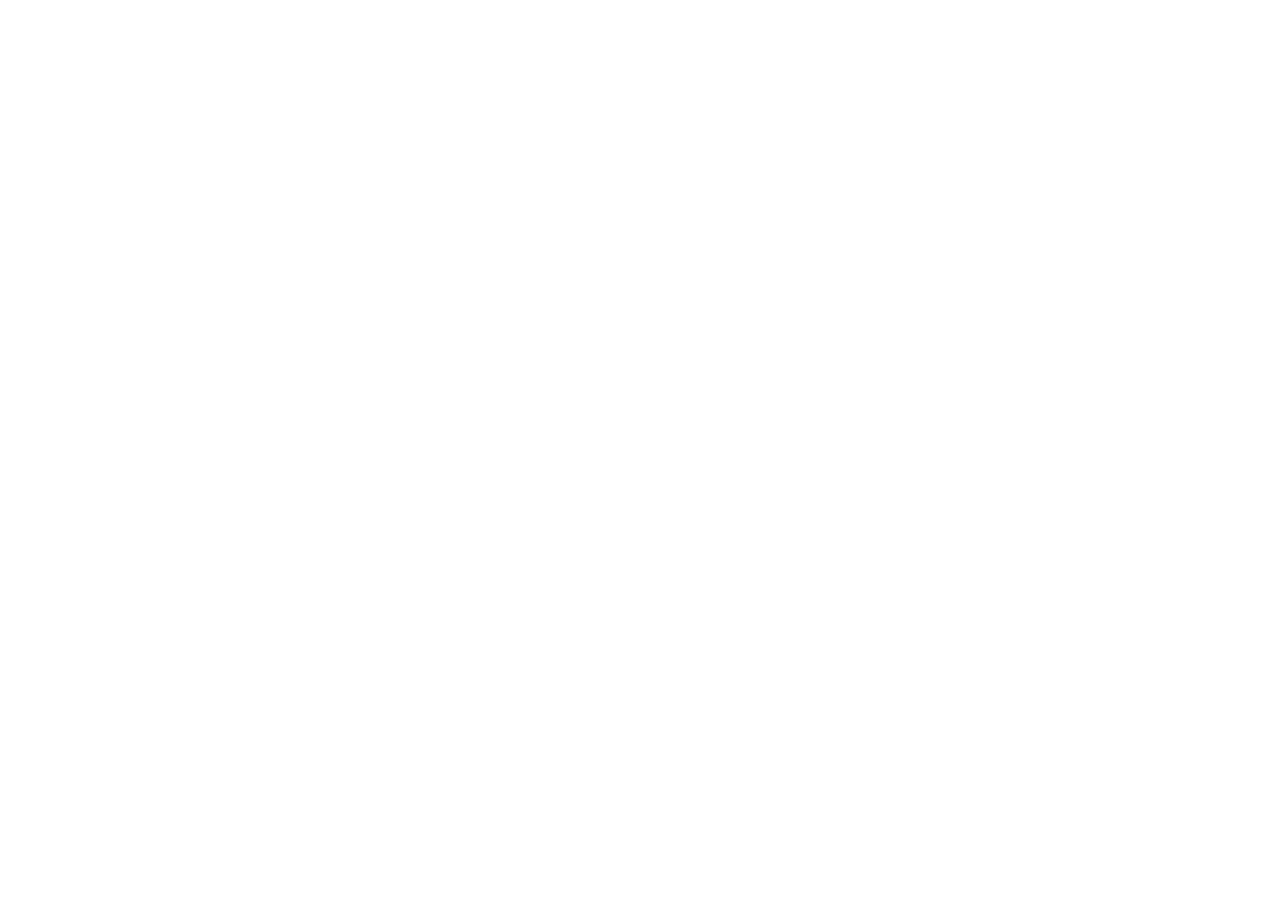
==== index.html @ 9e340885 "init project" ====
<!DOCTYPE html>
<html lang="en">
<head>
    <meta charset="UTF-8">
    <meta http-equiv="X-UA-Compatible" content="IE=edge">
    <meta name="viewport" content="width=device-width, initial-scale=1.0">
    <title>Document</title>
</head>
<body>
    
</body>
</html>
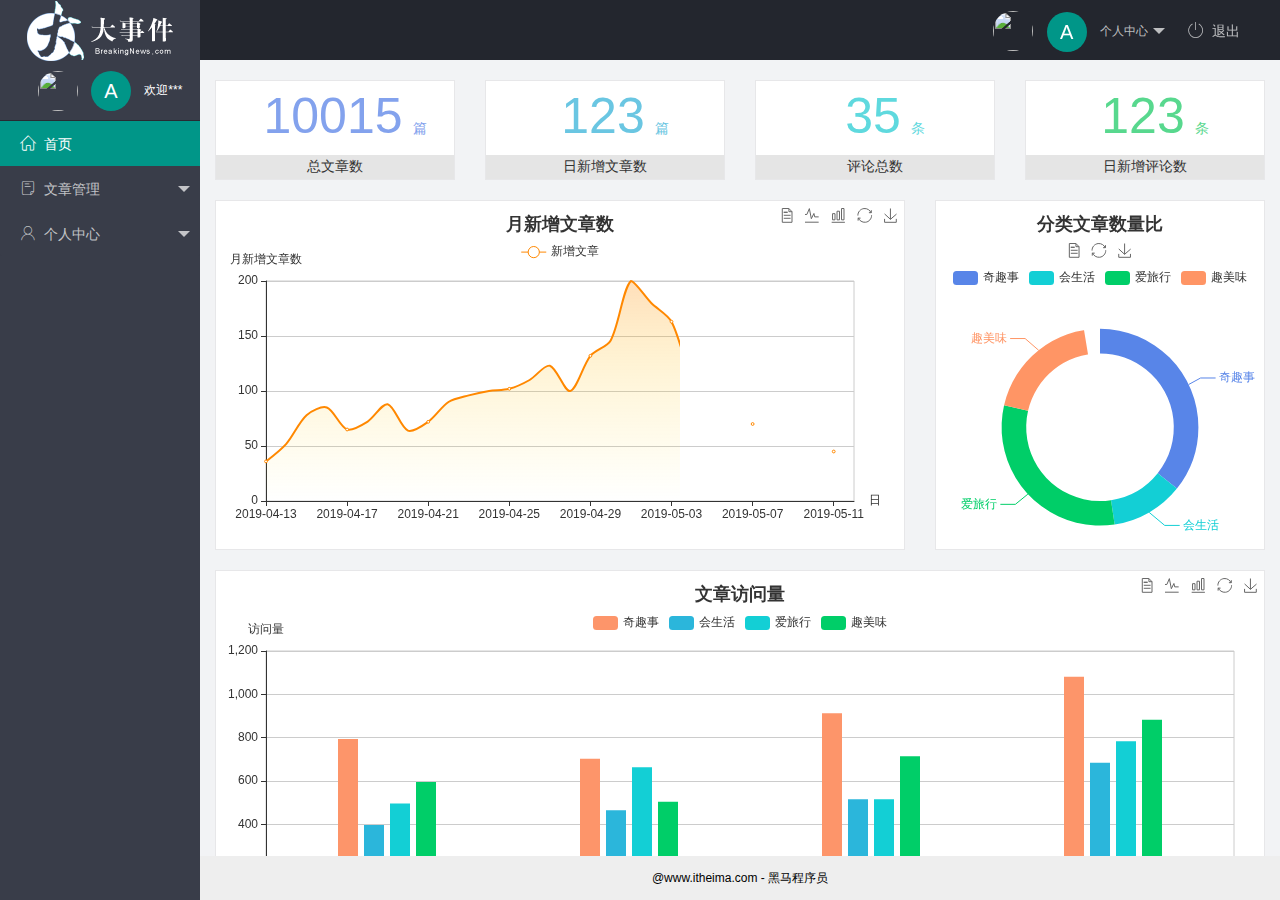
==== commit b8e6296f: "完成了主页功能的开发" ====
--- a/index.html
+++ b/index.html
@@ -4,9 +4,98 @@
     <meta charset="UTF-8">
     <meta http-equiv="X-UA-Compatible" content="IE=edge">
     <meta name="viewport" content="width=device-width, initial-scale=1.0">
-    <title>Document</title>
+    <title>后台主页</title>
+    <link rel="stylesheet" href="./assets/lib/layui/css/layui.css">
+    <link rel="stylesheet" href="./assets/fonts/iconfont.css">
+
+    <link rel="stylesheet" href="./assets/css/index.css">
 </head>
 <body>
-    
-</body>
+    <div class="layui-layout layui-layout-admin">
+      <div class="layui-header">
+        <div class="layui-logo layui-hide-xs layui-bg-black">
+            <img src="./assets/images/logo.png" alt="">
+        </div>
+        <!-- 头部区域 -->
+        <ul class="layui-nav layui-layout-right">
+          <li class="layui-nav-item layui-hide layui-show-md-inline-block">
+            <a href="javascript:;" class="userinfo">
+              <img src="//tva1.sinaimg.cn/crop.0.0.118.118.180/5db11ff4gw1e77d3nqrv8j203b03cweg.jpg" class="layui-nav-img">
+              <span class="text-avatar">A</span>
+              个人中心
+            </a>
+            <dl class="layui-nav-child">
+              <dd><a href="">基本资料</a></dd>
+              <dd><a href="">更换头像</a></dd>
+              <dd><a href="">重置密码</a></dd>
+            </dl>
+          </li>
+          <li class="layui-nav-item" lay-header-event="menuRight" lay-unselect>
+            <a href="javascript:;" id="btnLogout">
+                <span class="iconfont icon-tuichu"></span>退出
+            </a>
+          </li>
+        </ul>
+      </div>
+      
+
+      <div class="layui-side layui-bg-black">
+        <div class="layui-side-scroll">
+            <div class="userinfo">
+                <img src="//tva1.sinaimg.cn/crop.0.0.118.118.180/5db11ff4gw1e77d3nqrv8j203b03cweg.jpg" class="layui-nav-img">
+                <span class="text-avatar">A</span>
+                <span id="welcome">欢迎***</span>
+            </div>
+          <!-- 左侧导航区域（可配合layui已有的垂直导航） -->
+          <ul class="layui-nav layui-nav-tree" lay-shrink="all">
+            <li class="layui-nav-item layui-this"><a href="./home/dashboard.html" target="fm">
+                <span class="iconfont icon-home"></span>首页</a></li>
+            <li class="layui-nav-item">
+              <a class="" href="javascript:;">
+                <span class="iconfont icon-16"></span>文章管理</a>
+              <dl class="layui-nav-child">
+                <dd><a href="javascript:;">
+                    <i class="layui-icon layui-icon-app"></i>文章类别</a></dd>
+                <dd><a href="javascript:;">
+                    <i class="layui-icon layui-icon-app"></i>文章列表</a></dd>
+                <dd><a href="javascript:;">
+                    <i class="layui-icon layui-icon-app"></i>发布文章</a></dd>
+              </dl>
+            </li>
+            <li class="layui-nav-item">
+              <a href="javascript:;">
+                <span class="iconfont icon-user"></span>个人中心</a>
+              <dl class="layui-nav-child">
+                <dd><a href="javascript:;">
+                    <i class="layui-icon layui-icon-app"></i>基本资料</a></dd>
+                <dd><a href="javascript:;">
+                    <i class="layui-icon layui-icon-app"></i>更换头像</a></dd>
+                <dd><a href="javascript:;">
+                    <i class="layui-icon layui-icon-app"></i>重置密码</a></dd>
+              </dl>
+            </li>
+          </ul>
+        </div>
+      </div>
+      
+      <div class="layui-body">
+        <!-- 内容主体区域 -->
+        <iframe name="fm" src="./home/dashboard.html" frameborder="0"></iframe>
+      </div>
+      
+      <div class="layui-footer">
+        <!-- 底部固定区域 -->
+        @www.itheima.com - 黑马程序员
+      </div>
+    </div>
+    <!-- 导入layui的js文件 -->
+    <script src="./assets/lib/layui/layui.all.js"></script>
+
+    <!-- 导入jquery -->
+    <script src="./assets/lib/jquery.js"></script>
+     <!-- 导入自己封装的baseAPI.js -->
+     <script src="./assets/js/baseAPI.js"></script>
+    <!-- 导入自己的js文件 -->
+    <script src="./assets/js/index.js"></script>
+    </body>
 </html>--- a/assets/lib/layui/css/layui.css
+++ b/assets/lib/layui/css/layui.css
@@ -0,0 +1,2 @@
+/** layui-v2.5.5 MIT License By https://www.layui.com */
+ .layui-inline,img{display:inline-block;vertical-align:middle}h1,h2,h3,h4,h5,h6{font-weight:400}.layui-edge,.layui-header,.layui-inline,.layui-main{position:relative}.layui-body,.layui-edge,.layui-elip{overflow:hidden}.layui-btn,.layui-edge,.layui-inline,img{vertical-align:middle}.layui-btn,.layui-disabled,.layui-icon,.layui-unselect{-moz-user-select:none;-webkit-user-select:none;-ms-user-select:none}.layui-elip,.layui-form-checkbox span,.layui-form-pane .layui-form-label{text-overflow:ellipsis;white-space:nowrap}.layui-breadcrumb,.layui-tree-btnGroup{visibility:hidden}blockquote,body,button,dd,div,dl,dt,form,h1,h2,h3,h4,h5,h6,input,li,ol,p,pre,td,textarea,th,ul{margin:0;padding:0;-webkit-tap-highlight-color:rgba(0,0,0,0)}a:active,a:hover{outline:0}img{border:none}li{list-style:none}table{border-collapse:collapse;border-spacing:0}h4,h5,h6{font-size:100%}button,input,optgroup,option,select,textarea{font-family:inherit;font-size:inherit;font-style:inherit;font-weight:inherit;outline:0}pre{white-space:pre-wrap;white-space:-moz-pre-wrap;white-space:-pre-wrap;white-space:-o-pre-wrap;word-wrap:break-word}body{line-height:24px;font:14px Helvetica Neue,Helvetica,PingFang SC,Tahoma,Arial,sans-serif}hr{height:1px;margin:10px 0;border:0;clear:both}a{color:#333;text-decoration:none}a:hover{color:#777}a cite{font-style:normal;*cursor:pointer}.layui-border-box,.layui-border-box *{box-sizing:border-box}.layui-box,.layui-box *{box-sizing:content-box}.layui-clear{clear:both;*zoom:1}.layui-clear:after{content:'\20';clear:both;*zoom:1;display:block;height:0}.layui-inline{*display:inline;*zoom:1}.layui-edge{display:inline-block;width:0;height:0;border-width:6px;border-style:dashed;border-color:transparent}.layui-edge-top{top:-4px;border-bottom-color:#999;border-bottom-style:solid}.layui-edge-right{border-left-color:#999;border-left-style:solid}.layui-edge-bottom{top:2px;border-top-color:#999;border-top-style:solid}.layui-edge-left{border-right-color:#999;border-right-style:solid}.layui-disabled,.layui-disabled:hover{color:#d2d2d2!important;cursor:not-allowed!important}.layui-circle{border-radius:100%}.layui-show{display:block!important}.layui-hide{display:none!important}@font-face{font-family:layui-icon;src:url(../font/iconfont.eot?v=250);src:url(../font/iconfont.eot?v=250#iefix) format('embedded-opentype'),url(../font/iconfont.woff2?v=250) format('woff2'),url(../font/iconfont.woff?v=250) format('woff'),url(../font/iconfont.ttf?v=250) format('truetype'),url(../font/iconfont.svg?v=250#layui-icon) format('svg')}.layui-icon{font-family:layui-icon!important;font-size:16px;font-style:normal;-webkit-font-smoothing:antialiased;-moz-osx-font-smoothing:grayscale}.layui-icon-reply-fill:before{content:"\e611"}.layui-icon-set-fill:before{content:"\e614"}.layui-icon-menu-fill:before{content:"\e60f"}.layui-icon-search:before{content:"\e615"}.layui-icon-share:before{content:"\e641"}.layui-icon-set-sm:before{content:"\e620"}.layui-icon-engine:before{content:"\e628"}.layui-icon-close:before{content:"\1006"}.layui-icon-close-fill:before{content:"\1007"}.layui-icon-chart-screen:before{content:"\e629"}.layui-icon-star:before{content:"\e600"}.layui-icon-circle-dot:before{content:"\e617"}.layui-icon-chat:before{content:"\e606"}.layui-icon-release:before{content:"\e609"}.layui-icon-list:before{content:"\e60a"}.layui-icon-chart:before{content:"\e62c"}.layui-icon-ok-circle:before{content:"\1005"}.layui-icon-layim-theme:before{content:"\e61b"}.layui-icon-table:before{content:"\e62d"}.layui-icon-right:before{content:"\e602"}.layui-icon-left:before{content:"\e603"}.layui-icon-cart-simple:before{content:"\e698"}.layui-icon-face-cry:before{content:"\e69c"}.layui-icon-face-smile:before{content:"\e6af"}.layui-icon-survey:before{content:"\e6b2"}.layui-icon-tree:before{content:"\e62e"}.layui-icon-upload-circle:before{content:"\e62f"}.layui-icon-add-circle:before{content:"\e61f"}.layui-icon-download-circle:before{content:"\e601"}.layui-icon-templeate-1:before{content:"\e630"}.layui-icon-util:before{content:"\e631"}.layui-icon-face-surprised:before{content:"\e664"}.layui-icon-edit:before{content:"\e642"}.layui-icon-speaker:before{content:"\e645"}.layui-icon-down:before{content:"\e61a"}.layui-icon-file:before{content:"\e621"}.layui-icon-layouts:before{content:"\e632"}.layui-icon-rate-half:before{content:"\e6c9"}.layui-icon-add-circle-fine:before{content:"\e608"}.layui-icon-prev-circle:before{content:"\e633"}.layui-icon-read:before{content:"\e705"}.layui-icon-404:before{content:"\e61c"}.layui-icon-carousel:before{content:"\e634"}.layui-icon-help:before{content:"\e607"}.layui-icon-code-circle:before{content:"\e635"}.layui-icon-water:before{content:"\e636"}.layui-icon-username:before{content:"\e66f"}.layui-icon-find-fill:before{content:"\e670"}.layui-icon-about:before{content:"\e60b"}.layui-icon-location:before{content:"\e715"}.layui-icon-up:before{content:"\e619"}.layui-icon-pause:before{content:"\e651"}.layui-icon-date:before{content:"\e637"}.layui-icon-layim-uploadfile:before{content:"\e61d"}.layui-icon-delete:before{content:"\e640"}.layui-icon-play:before{content:"\e652"}.layui-icon-top:before{content:"\e604"}.layui-icon-friends:before{content:"\e612"}.layui-icon-refresh-3:before{content:"\e9aa"}.layui-icon-ok:before{content:"\e605"}.layui-icon-layer:before{content:"\e638"}.layui-icon-face-smile-fine:before{content:"\e60c"}.layui-icon-dollar:before{content:"\e659"}.layui-icon-group:before{content:"\e613"}.layui-icon-layim-download:before{content:"\e61e"}.layui-icon-picture-fine:before{content:"\e60d"}.layui-icon-link:before{content:"\e64c"}.layui-icon-diamond:before{content:"\e735"}.layui-icon-log:before{content:"\e60e"}.layui-icon-rate-solid:before{content:"\e67a"}.layui-icon-fonts-del:before{content:"\e64f"}.layui-icon-unlink:before{content:"\e64d"}.layui-icon-fonts-clear:before{content:"\e639"}.layui-icon-triangle-r:before{content:"\e623"}.layui-icon-circle:before{content:"\e63f"}.layui-icon-radio:before{content:"\e643"}.layui-icon-align-center:before{content:"\e647"}.layui-icon-align-right:before{content:"\e648"}.layui-icon-align-left:before{content:"\e649"}.layui-icon-loading-1:before{content:"\e63e"}.layui-icon-return:before{content:"\e65c"}.layui-icon-fonts-strong:before{content:"\e62b"}.layui-icon-upload:before{content:"\e67c"}.layui-icon-dialogue:before{content:"\e63a"}.layui-icon-video:before{content:"\e6ed"}.layui-icon-headset:before{content:"\e6fc"}.layui-icon-cellphone-fine:before{content:"\e63b"}.layui-icon-add-1:before{content:"\e654"}.layui-icon-face-smile-b:before{content:"\e650"}.layui-icon-fonts-html:before{content:"\e64b"}.layui-icon-form:before{content:"\e63c"}.layui-icon-cart:before{content:"\e657"}.layui-icon-camera-fill:before{content:"\e65d"}.layui-icon-tabs:before{content:"\e62a"}.layui-icon-fonts-code:before{content:"\e64e"}.layui-icon-fire:before{content:"\e756"}.layui-icon-set:before{content:"\e716"}.layui-icon-fonts-u:before{content:"\e646"}.layui-icon-triangle-d:before{content:"\e625"}.layui-icon-tips:before{content:"\e702"}.layui-icon-picture:before{content:"\e64a"}.layui-icon-more-vertical:before{content:"\e671"}.layui-icon-flag:before{content:"\e66c"}.layui-icon-loading:before{content:"\e63d"}.layui-icon-fonts-i:before{content:"\e644"}.layui-icon-refresh-1:before{content:"\e666"}.layui-icon-rmb:before{content:"\e65e"}.layui-icon-home:before{content:"\e68e"}.layui-icon-user:before{content:"\e770"}.layui-icon-notice:before{content:"\e667"}.layui-icon-login-weibo:before{content:"\e675"}.layui-icon-voice:before{content:"\e688"}.layui-icon-upload-drag:before{content:"\e681"}.layui-icon-login-qq:before{content:"\e676"}.layui-icon-snowflake:before{content:"\e6b1"}.layui-icon-file-b:before{content:"\e655"}.layui-icon-template:before{content:"\e663"}.layui-icon-auz:before{content:"\e672"}.layui-icon-console:before{content:"\e665"}.layui-icon-app:before{content:"\e653"}.layui-icon-prev:before{content:"\e65a"}.layui-icon-website:before{content:"\e7ae"}.layui-icon-next:before{content:"\e65b"}.layui-icon-component:before{content:"\e857"}.layui-icon-more:before{content:"\e65f"}.layui-icon-login-wechat:before{content:"\e677"}.layui-icon-shrink-right:before{content:"\e668"}.layui-icon-spread-left:before{content:"\e66b"}.layui-icon-camera:before{content:"\e660"}.layui-icon-note:before{content:"\e66e"}.layui-icon-refresh:before{content:"\e669"}.layui-icon-female:before{content:"\e661"}.layui-icon-male:before{content:"\e662"}.layui-icon-password:before{content:"\e673"}.layui-icon-senior:before{content:"\e674"}.layui-icon-theme:before{content:"\e66a"}.layui-icon-tread:before{content:"\e6c5"}.layui-icon-praise:before{content:"\e6c6"}.layui-icon-star-fill:before{content:"\e658"}.layui-icon-rate:before{content:"\e67b"}.layui-icon-template-1:before{content:"\e656"}.layui-icon-vercode:before{content:"\e679"}.layui-icon-cellphone:before{content:"\e678"}.layui-icon-screen-full:before{content:"\e622"}.layui-icon-screen-restore:before{content:"\e758"}.layui-icon-cols:before{content:"\e610"}.layui-icon-export:before{content:"\e67d"}.layui-icon-print:before{content:"\e66d"}.layui-icon-slider:before{content:"\e714"}.layui-icon-addition:before{content:"\e624"}.layui-icon-subtraction:before{content:"\e67e"}.layui-icon-service:before{content:"\e626"}.layui-icon-transfer:before{content:"\e691"}.layui-main{width:1140px;margin:0 auto}.layui-header{z-index:1000;height:60px}.layui-header a:hover{transition:all .5s;-webkit-transition:all .5s}.layui-side{position:fixed;left:0;top:0;bottom:0;z-index:999;width:200px;overflow-x:hidden}.layui-side-scroll{position:relative;width:220px;height:100%;overflow-x:hidden}.layui-body{position:absolute;left:200px;right:0;top:0;bottom:0;z-index:998;width:auto;overflow-y:auto;box-sizing:border-box}.layui-layout-body{overflow:hidden}.layui-layout-admin .layui-header{background-color:#23262E}.layui-layout-admin .layui-side{top:60px;width:200px;overflow-x:hidden}.layui-layout-admin .layui-body{position:fixed;top:60px;bottom:44px}.layui-layout-admin .layui-main{width:auto;margin:0 15px}.layui-layout-admin .layui-footer{position:fixed;left:200px;right:0;bottom:0;height:44px;line-height:44px;padding:0 15px;background-color:#eee}.layui-layout-admin .layui-logo{position:absolute;left:0;top:0;width:200px;height:100%;line-height:60px;text-align:center;color:#009688;font-size:16px}.layui-layout-admin .layui-header .layui-nav{background:0 0}.layui-layout-left{position:absolute!important;left:200px;top:0}.layui-layout-right{position:absolute!important;right:0;top:0}.layui-container{position:relative;margin:0 auto;padding:0 15px;box-sizing:border-box}.layui-fluid{position:relative;margin:0 auto;padding:0 15px}.layui-row:after,.layui-row:before{content:'';display:block;clear:both}.layui-col-lg1,.layui-col-lg10,.layui-col-lg11,.layui-col-lg12,.layui-col-lg2,.layui-col-lg3,.layui-col-lg4,.layui-col-lg5,.layui-col-lg6,.layui-col-lg7,.layui-col-lg8,.layui-col-lg9,.layui-col-md1,.layui-col-md10,.layui-col-md11,.layui-col-md12,.layui-col-md2,.layui-col-md3,.layui-col-md4,.layui-col-md5,.layui-col-md6,.layui-col-md7,.layui-col-md8,.layui-col-md9,.layui-col-sm1,.layui-col-sm10,.layui-col-sm11,.layui-col-sm12,.layui-col-sm2,.layui-col-sm3,.layui-col-sm4,.layui-col-sm5,.layui-col-sm6,.layui-col-sm7,.layui-col-sm8,.layui-col-sm9,.layui-col-xs1,.layui-col-xs10,.layui-col-xs11,.layui-col-xs12,.layui-col-xs2,.layui-col-xs3,.layui-col-xs4,.layui-col-xs5,.layui-col-xs6,.layui-col-xs7,.layui-col-xs8,.layui-col-xs9{position:relative;display:block;box-sizing:border-box}.layui-col-xs1,.layui-col-xs10,.layui-col-xs11,.layui-col-xs12,.layui-col-xs2,.layui-col-xs3,.layui-col-xs4,.layui-col-xs5,.layui-col-xs6,.layui-col-xs7,.layui-col-xs8,.layui-col-xs9{float:left}.layui-col-xs1{width:8.33333333%}.layui-col-xs2{width:16.66666667%}.layui-col-xs3{width:25%}.layui-col-xs4{width:33.33333333%}.layui-col-xs5{width:41.66666667%}.layui-col-xs6{width:50%}.layui-col-xs7{width:58.33333333%}.layui-col-xs8{width:66.66666667%}.layui-col-xs9{width:75%}.layui-col-xs10{width:83.33333333%}.layui-col-xs11{width:91.66666667%}.layui-col-xs12{width:100%}.layui-col-xs-offset1{margin-left:8.33333333%}.layui-col-xs-offset2{margin-left:16.66666667%}.layui-col-xs-offset3{margin-left:25%}.layui-col-xs-offset4{margin-left:33.33333333%}.layui-col-xs-offset5{margin-left:41.66666667%}.layui-col-xs-offset6{margin-left:50%}.layui-col-xs-offset7{margin-left:58.33333333%}.layui-col-xs-offset8{margin-left:66.66666667%}.layui-col-xs-offset9{margin-left:75%}.layui-col-xs-offset10{margin-left:83.33333333%}.layui-col-xs-offset11{margin-left:91.66666667%}.layui-col-xs-offset12{margin-left:100%}@media screen and (max-width:768px){.layui-hide-xs{display:none!important}.layui-show-xs-block{display:block!important}.layui-show-xs-inline{display:inline!important}.layui-show-xs-inline-block{display:inline-block!important}}@media screen and (min-width:768px){.layui-container{width:750px}.layui-hide-sm{display:none!important}.layui-show-sm-block{display:block!important}.layui-show-sm-inline{display:inline!important}.layui-show-sm-inline-block{display:inline-block!important}.layui-col-sm1,.layui-col-sm10,.layui-col-sm11,.layui-col-sm12,.layui-col-sm2,.layui-col-sm3,.layui-col-sm4,.layui-col-sm5,.layui-col-sm6,.layui-col-sm7,.layui-col-sm8,.layui-col-sm9{float:left}.layui-col-sm1{width:8.33333333%}.layui-col-sm2{width:16.66666667%}.layui-col-sm3{width:25%}.layui-col-sm4{width:33.33333333%}.layui-col-sm5{width:41.66666667%}.layui-col-sm6{width:50%}.layui-col-sm7{width:58.33333333%}.layui-col-sm8{width:66.66666667%}.layui-col-sm9{width:75%}.layui-col-sm10{width:83.33333333%}.layui-col-sm11{width:91.66666667%}.layui-col-sm12{width:100%}.layui-col-sm-offset1{margin-left:8.33333333%}.layui-col-sm-offset2{margin-left:16.66666667%}.layui-col-sm-offset3{margin-left:25%}.layui-col-sm-offset4{margin-left:33.33333333%}.layui-col-sm-offset5{margin-left:41.66666667%}.layui-col-sm-offset6{margin-left:50%}.layui-col-sm-offset7{margin-left:58.33333333%}.layui-col-sm-offset8{margin-left:66.66666667%}.layui-col-sm-offset9{margin-left:75%}.layui-col-sm-offset10{margin-left:83.33333333%}.layui-col-sm-offset11{margin-left:91.66666667%}.layui-col-sm-offset12{margin-left:100%}}@media screen and (min-width:992px){.layui-container{width:970px}.layui-hide-md{display:none!important}.layui-show-md-block{display:block!important}.layui-show-md-inline{display:inline!important}.layui-show-md-inline-block{display:inline-block!important}.layui-col-md1,.layui-col-md10,.layui-col-md11,.layui-col-md12,.layui-col-md2,.layui-col-md3,.layui-col-md4,.layui-col-md5,.layui-col-md6,.layui-col-md7,.layui-col-md8,.layui-col-md9{float:left}.layui-col-md1{width:8.33333333%}.layui-col-md2{width:16.66666667%}.layui-col-md3{width:25%}.layui-col-md4{width:33.33333333%}.layui-col-md5{width:41.66666667%}.layui-col-md6{width:50%}.layui-col-md7{width:58.33333333%}.layui-col-md8{width:66.66666667%}.layui-col-md9{width:75%}.layui-col-md10{width:83.33333333%}.layui-col-md11{width:91.66666667%}.layui-col-md12{width:100%}.layui-col-md-offset1{margin-left:8.33333333%}.layui-col-md-offset2{margin-left:16.66666667%}.layui-col-md-offset3{margin-left:25%}.layui-col-md-offset4{margin-left:33.33333333%}.layui-col-md-offset5{margin-left:41.66666667%}.layui-col-md-offset6{margin-left:50%}.layui-col-md-offset7{margin-left:58.33333333%}.layui-col-md-offset8{margin-left:66.66666667%}.layui-col-md-offset9{margin-left:75%}.layui-col-md-offset10{margin-left:83.33333333%}.layui-col-md-offset11{margin-left:91.66666667%}.layui-col-md-offset12{margin-left:100%}}@media screen and (min-width:1200px){.layui-container{width:1170px}.layui-hide-lg{display:none!important}.layui-show-lg-block{display:block!important}.layui-show-lg-inline{display:inline!important}.layui-show-lg-inline-block{display:inline-block!important}.layui-col-lg1,.layui-col-lg10,.layui-col-lg11,.layui-col-lg12,.layui-col-lg2,.layui-col-lg3,.layui-col-lg4,.layui-col-lg5,.layui-col-lg6,.layui-col-lg7,.layui-col-lg8,.layui-col-lg9{float:left}.layui-col-lg1{width:8.33333333%}.layui-col-lg2{width:16.66666667%}.layui-col-lg3{width:25%}.layui-col-lg4{width:33.33333333%}.layui-col-lg5{width:41.66666667%}.layui-col-lg6{width:50%}.layui-col-lg7{width:58.33333333%}.layui-col-lg8{width:66.66666667%}.layui-col-lg9{width:75%}.layui-col-lg10{width:83.33333333%}.layui-col-lg11{width:91.66666667%}.layui-col-lg12{width:100%}.layui-col-lg-offset1{margin-left:8.33333333%}.layui-col-lg-offset2{margin-left:16.66666667%}.layui-col-lg-offset3{margin-left:25%}.layui-col-lg-offset4{margin-left:33.33333333%}.layui-col-lg-offset5{margin-left:41.66666667%}.layui-col-lg-offset6{margin-left:50%}.layui-col-lg-offset7{margin-left:58.33333333%}.layui-col-lg-offset8{margin-left:66.66666667%}.layui-col-lg-offset9{margin-left:75%}.layui-col-lg-offset10{margin-left:83.33333333%}.layui-col-lg-offset11{margin-left:91.66666667%}.layui-col-lg-offset12{margin-left:100%}}.layui-col-space1{margin:-.5px}.layui-col-space1>*{padding:.5px}.layui-col-space3{margin:-1.5px}.layui-col-space3>*{padding:1.5px}.layui-col-space5{margin:-2.5px}.layui-col-space5>*{padding:2.5px}.layui-col-space8{margin:-3.5px}.layui-col-space8>*{padding:3.5px}.layui-col-space10{margin:-5px}.layui-col-space10>*{padding:5px}.layui-col-space12{margin:-6px}.layui-col-space12>*{padding:6px}.layui-col-space15{margin:-7.5px}.layui-col-space15>*{padding:7.5px}.layui-col-space18{margin:-9px}.layui-col-space18>*{padding:9px}.layui-col-space20{margin:-10px}.layui-col-space20>*{padding:10px}.layui-col-space22{margin:-11px}.layui-col-space22>*{padding:11px}.layui-col-space25{margin:-12.5px}.layui-col-space25>*{padding:12.5px}.layui-col-space30{margin:-15px}.layui-col-space30>*{padding:15px}.layui-btn,.layui-input,.layui-select,.layui-textarea,.layui-upload-button{outline:0;-webkit-appearance:none;transition:all .3s;-webkit-transition:all .3s;box-sizing:border-box}.layui-elem-quote{margin-bottom:10px;padding:15px;line-height:22px;border-left:5px solid #009688;border-radius:0 2px 2px 0;background-color:#f2f2f2}.layui-quote-nm{border-style:solid;border-width:1px 1px 1px 5px;background:0 0}.layui-elem-field{margin-bottom:10px;padding:0;border-width:1px;border-style:solid}.layui-elem-field legend{margin-left:20px;padding:0 10px;font-size:20px;font-weight:300}.layui-field-title{margin:10px 0 20px;border-width:1px 0 0}.layui-field-box{padding:10px 15px}.layui-field-title .layui-field-box{padding:10px 0}.layui-progress{position:relative;height:6px;border-radius:20px;background-color:#e2e2e2}.layui-progress-bar{position:absolute;left:0;top:0;width:0;max-width:100%;height:6px;border-radius:20px;text-align:right;background-color:#5FB878;transition:all .3s;-webkit-transition:all .3s}.layui-progress-big,.layui-progress-big .layui-progress-bar{height:18px;line-height:18px}.layui-progress-text{position:relative;top:-20px;line-height:18px;font-size:12px;color:#666}.layui-progress-big .layui-progress-text{position:static;padding:0 10px;color:#fff}.layui-collapse{border-width:1px;border-style:solid;border-radius:2px}.layui-colla-content,.layui-colla-item{border-top-width:1px;border-top-style:solid}.layui-colla-item:first-child{border-top:none}.layui-colla-title{position:relative;height:42px;line-height:42px;padding:0 15px 0 35px;color:#333;background-color:#f2f2f2;cursor:pointer;font-size:14px;overflow:hidden}.layui-colla-content{display:none;padding:10px 15px;line-height:22px;color:#666}.layui-colla-icon{position:absolute;left:15px;top:0;font-size:14px}.layui-card{margin-bottom:15px;border-radius:2px;background-color:#fff;box-shadow:0 1px 2px 0 rgba(0,0,0,.05)}.layui-card:last-child{margin-bottom:0}.layui-card-header{position:relative;height:42px;line-height:42px;padding:0 15px;border-bottom:1px solid #f6f6f6;color:#333;border-radius:2px 2px 0 0;font-size:14px}.layui-bg-black,.layui-bg-blue,.layui-bg-cyan,.layui-bg-green,.layui-bg-orange,.layui-bg-red{color:#fff!important}.layui-card-body{position:relative;padding:10px 15px;line-height:24px}.layui-card-body[pad15]{padding:15px}.layui-card-body[pad20]{padding:20px}.layui-card-body .layui-table{margin:5px 0}.layui-card .layui-tab{margin:0}.layui-panel-window{position:relative;padding:15px;border-radius:0;border-top:5px solid #E6E6E6;background-color:#fff}.layui-auxiliar-moving{position:fixed;left:0;right:0;top:0;bottom:0;width:100%;height:100%;background:0 0;z-index:9999999999}.layui-form-label,.layui-form-mid,.layui-form-select,.layui-input-block,.layui-input-inline,.layui-textarea{position:relative}.layui-bg-red{background-color:#FF5722!important}.layui-bg-orange{background-color:#FFB800!important}.layui-bg-green{background-color:#009688!important}.layui-bg-cyan{background-color:#2F4056!important}.layui-bg-blue{background-color:#1E9FFF!important}.layui-bg-black{background-color:#393D49!important}.layui-bg-gray{background-color:#eee!important;color:#666!important}.layui-badge-rim,.layui-colla-content,.layui-colla-item,.layui-collapse,.layui-elem-field,.layui-form-pane .layui-form-item[pane],.layui-form-pane .layui-form-label,.layui-input,.layui-layedit,.layui-layedit-tool,.layui-quote-nm,.layui-select,.layui-tab-bar,.layui-tab-card,.layui-tab-title,.layui-tab-title .layui-this:after,.layui-textarea{border-color:#e6e6e6}.layui-timeline-item:before,hr{background-color:#e6e6e6}.layui-text{line-height:22px;font-size:14px;color:#666}.layui-text h1,.layui-text h2,.layui-text h3{font-weight:500;color:#333}.layui-text h1{font-size:30px}.layui-text h2{font-size:24px}.layui-text h3{font-size:18px}.layui-text a:not(.layui-btn){color:#01AAED}.layui-text a:not(.layui-btn):hover{text-decoration:underline}.layui-text ul{padding:5px 0 5px 15px}.layui-text ul li{margin-top:5px;list-style-type:disc}.layui-text em,.layui-word-aux{color:#999!important;padding:0 5px!important}.layui-btn{display:inline-block;height:38px;line-height:38px;padding:0 18px;background-color:#009688;color:#fff;white-space:nowrap;text-align:center;font-size:14px;border:none;border-radius:2px;cursor:pointer}.layui-btn:hover{opacity:.8;filter:alpha(opacity=80);color:#fff}.layui-btn:active{opacity:1;filter:alpha(opacity=100)}.layui-btn+.layui-btn{margin-left:10px}.layui-btn-container{font-size:0}.layui-btn-container .layui-btn{margin-right:10px;margin-bottom:10px}.layui-btn-container .layui-btn+.layui-btn{margin-left:0}.layui-table .layui-btn-container .layui-btn{margin-bottom:9px}.layui-btn-radius{border-radius:100px}.layui-btn .layui-icon{margin-right:3px;font-size:18px;vertical-align:bottom;vertical-align:middle\9}.layui-btn-primary{border:1px solid #C9C9C9;background-color:#fff;color:#555}.layui-btn-primary:hover{border-color:#009688;color:#333}.layui-btn-normal{background-color:#1E9FFF}.layui-btn-warm{background-color:#FFB800}.layui-btn-danger{background-color:#FF5722}.layui-btn-checked{background-color:#5FB878}.layui-btn-disabled,.layui-btn-disabled:active,.layui-btn-disabled:hover{border:1px solid #e6e6e6;background-color:#FBFBFB;color:#C9C9C9;cursor:not-allowed;opacity:1}.layui-btn-lg{height:44px;line-height:44px;padding:0 25px;font-size:16px}.layui-btn-sm{height:30px;line-height:30px;padding:0 10px;font-size:12px}.layui-btn-sm i{font-size:16px!important}.layui-btn-xs{height:22px;line-height:22px;padding:0 5px;font-size:12px}.layui-btn-xs i{font-size:14px!important}.layui-btn-group{display:inline-block;vertical-align:middle;font-size:0}.layui-btn-group .layui-btn{margin-left:0!important;margin-right:0!important;border-left:1px solid rgba(255,255,255,.5);border-radius:0}.layui-btn-group .layui-btn-primary{border-left:none}.layui-btn-group .layui-btn-primary:hover{border-color:#C9C9C9;color:#009688}.layui-btn-group .layui-btn:first-child{border-left:none;border-radius:2px 0 0 2px}.layui-btn-group .layui-btn-primary:first-child{border-left:1px solid #c9c9c9}.layui-btn-group .layui-btn:last-child{border-radius:0 2px 2px 0}.layui-btn-group .layui-btn+.layui-btn{margin-left:0}.layui-btn-group+.layui-btn-group{margin-left:10px}.layui-btn-fluid{width:100%}.layui-input,.layui-select,.layui-textarea{height:38px;line-height:1.3;line-height:38px\9;border-width:1px;border-style:solid;background-color:#fff;border-radius:2px}.layui-input::-webkit-input-placeholder,.layui-select::-webkit-input-placeholder,.layui-textarea::-webkit-input-placeholder{line-height:1.3}.layui-input,.layui-textarea{display:block;width:100%;padding-left:10px}.layui-input:hover,.layui-textarea:hover{border-color:#D2D2D2!important}.layui-input:focus,.layui-textarea:focus{border-color:#C9C9C9!important}.layui-textarea{min-height:100px;height:auto;line-height:20px;padding:6px 10px;resize:vertical}.layui-select{padding:0 10px}.layui-form input[type=checkbox],.layui-form input[type=radio],.layui-form select{display:none}.layui-form [lay-ignore]{display:initial}.layui-form-item{margin-bottom:15px;clear:both;*zoom:1}.layui-form-item:after{content:'\20';clear:both;*zoom:1;display:block;height:0}.layui-form-label{float:left;display:block;padding:9px 15px;width:80px;font-weight:400;line-height:20px;text-align:right}.layui-form-label-col{display:block;float:none;padding:9px 0;line-height:20px;text-align:left}.layui-form-item .layui-inline{margin-bottom:5px;margin-right:10px}.layui-input-block{margin-left:110px;min-height:36px}.layui-input-inline{display:inline-block;vertical-align:middle}.layui-form-item .layui-input-inline{float:left;width:190px;margin-right:10px}.layui-form-text .layui-input-inline{width:auto}.layui-form-mid{float:left;display:block;padding:9px 0!important;line-height:20px;margin-right:10px}.layui-form-danger+.layui-form-select .layui-input,.layui-form-danger:focus{border-color:#FF5722!important}.layui-form-select .layui-input{padding-right:30px;cursor:pointer}.layui-form-select .layui-edge{position:absolute;right:10px;top:50%;margin-top:-3px;cursor:pointer;border-width:6px;border-top-color:#c2c2c2;border-top-style:solid;transition:all .3s;-webkit-transition:all .3s}.layui-form-select dl{display:none;position:absolute;left:0;top:42px;padding:5px 0;z-index:899;min-width:100%;border:1px solid #d2d2d2;max-height:300px;overflow-y:auto;background-color:#fff;border-radius:2px;box-shadow:0 2px 4px rgba(0,0,0,.12);box-sizing:border-box}.layui-form-select dl dd,.layui-form-select dl dt{padding:0 10px;line-height:36px;white-space:nowrap;overflow:hidden;text-overflow:ellipsis}.layui-form-select dl dt{font-size:12px;color:#999}.layui-form-select dl dd{cursor:pointer}.layui-form-select dl dd:hover{background-color:#f2f2f2;-webkit-transition:.5s all;transition:.5s all}.layui-form-select .layui-select-group dd{padding-left:20px}.layui-form-select dl dd.layui-select-tips{padding-left:10px!important;color:#999}.layui-form-select dl dd.layui-this{background-color:#5FB878;color:#fff}.layui-form-checkbox,.layui-form-select dl dd.layui-disabled{background-color:#fff}.layui-form-selected dl{display:block}.layui-form-checkbox,.layui-form-checkbox *,.layui-form-switch{display:inline-block;vertical-align:middle}.layui-form-selected .layui-edge{margin-top:-9px;-webkit-transform:rotate(180deg);transform:rotate(180deg);margin-top:-3px\9}:root .layui-form-selected .layui-edge{margin-top:-9px\0/IE9}.layui-form-selectup dl{top:auto;bottom:42px}.layui-select-none{margin:5px 0;text-align:center;color:#999}.layui-select-disabled .layui-disabled{border-color:#eee!important}.layui-select-disabled .layui-edge{border-top-color:#d2d2d2}.layui-form-checkbox{position:relative;height:30px;line-height:30px;margin-right:10px;padding-right:30px;cursor:pointer;font-size:0;-webkit-transition:.1s linear;transition:.1s linear;box-sizing:border-box}.layui-form-checkbox span{padding:0 10px;height:100%;font-size:14px;border-radius:2px 0 0 2px;background-color:#d2d2d2;color:#fff;overflow:hidden}.layui-form-checkbox:hover span{background-color:#c2c2c2}.layui-form-checkbox i{position:absolute;right:0;top:0;width:30px;height:28px;border:1px solid #d2d2d2;border-left:none;border-radius:0 2px 2px 0;color:#fff;font-size:20px;text-align:center}.layui-form-checkbox:hover i{border-color:#c2c2c2;color:#c2c2c2}.layui-form-checked,.layui-form-checked:hover{border-color:#5FB878}.layui-form-checked span,.layui-form-checked:hover span{background-color:#5FB878}.layui-form-checked i,.layui-form-checked:hover i{color:#5FB878}.layui-form-item .layui-form-checkbox{margin-top:4px}.layui-form-checkbox[lay-skin=primary]{height:auto!important;line-height:normal!important;min-width:18px;min-height:18px;border:none!important;margin-right:0;padding-left:28px;padding-right:0;background:0 0}.layui-form-checkbox[lay-skin=primary] span{padding-left:0;padding-right:15px;line-height:18px;background:0 0;color:#666}.layui-form-checkbox[lay-skin=primary] i{right:auto;left:0;width:16px;height:16px;line-height:16px;border:1px solid #d2d2d2;font-size:12px;border-radius:2px;background-color:#fff;-webkit-transition:.1s linear;transition:.1s linear}.layui-form-checkbox[lay-skin=primary]:hover i{border-color:#5FB878;color:#fff}.layui-form-checked[lay-skin=primary] i{border-color:#5FB878!important;background-color:#5FB878;color:#fff}.layui-checkbox-disbaled[lay-skin=primary] span{background:0 0!important;color:#c2c2c2}.layui-checkbox-disbaled[lay-skin=primary]:hover i{border-color:#d2d2d2}.layui-form-item .layui-form-checkbox[lay-skin=primary]{margin-top:10px}.layui-form-switch{position:relative;height:22px;line-height:22px;min-width:35px;padding:0 5px;margin-top:8px;border:1px solid #d2d2d2;border-radius:20px;cursor:pointer;background-color:#fff;-webkit-transition:.1s linear;transition:.1s linear}.layui-form-switch i{position:absolute;left:5px;top:3px;width:16px;height:16px;border-radius:20px;background-color:#d2d2d2;-webkit-transition:.1s linear;transition:.1s linear}.layui-form-switch em{position:relative;top:0;width:25px;margin-left:21px;padding:0!important;text-align:center!important;color:#999!important;font-style:normal!important;font-size:12px}.layui-form-onswitch{border-color:#5FB878;background-color:#5FB878}.layui-checkbox-disbaled,.layui-checkbox-disbaled i{border-color:#e2e2e2!important}.layui-form-onswitch i{left:100%;margin-left:-21px;background-color:#fff}.layui-form-onswitch em{margin-left:5px;margin-right:21px;color:#fff!important}.layui-checkbox-disbaled span{background-color:#e2e2e2!important}.layui-checkbox-disbaled:hover i{color:#fff!important}[lay-radio]{display:none}.layui-form-radio,.layui-form-radio *{display:inline-block;vertical-align:middle}.layui-form-radio{line-height:28px;margin:6px 10px 0 0;padding-right:10px;cursor:pointer;font-size:0}.layui-form-radio *{font-size:14px}.layui-form-radio>i{margin-right:8px;font-size:22px;color:#c2c2c2}.layui-form-radio>i:hover,.layui-form-radioed>i{color:#5FB878}.layui-radio-disbaled>i{color:#e2e2e2!important}.layui-form-pane .layui-form-label{width:110px;padding:8px 15px;height:38px;line-height:20px;border-width:1px;border-style:solid;border-radius:2px 0 0 2px;text-align:center;background-color:#FBFBFB;overflow:hidden;box-sizing:border-box}.layui-form-pane .layui-input-inline{margin-left:-1px}.layui-form-pane .layui-input-block{margin-left:110px;left:-1px}.layui-form-pane .layui-input{border-radius:0 2px 2px 0}.layui-form-pane .layui-form-text .layui-form-label{float:none;width:100%;border-radius:2px;box-sizing:border-box;text-align:left}.layui-form-pane .layui-form-text .layui-input-inline{display:block;margin:0;top:-1px;clear:both}.layui-form-pane .layui-form-text .layui-input-block{margin:0;left:0;top:-1px}.layui-form-pane .layui-form-text .layui-textarea{min-height:100px;border-radius:0 0 2px 2px}.layui-form-pane .layui-form-checkbox{margin:4px 0 4px 10px}.layui-form-pane .layui-form-radio,.layui-form-pane .layui-form-switch{margin-top:6px;margin-left:10px}.layui-form-pane .layui-form-item[pane]{position:relative;border-width:1px;border-style:solid}.layui-form-pane .layui-form-item[pane] .layui-form-label{position:absolute;left:0;top:0;height:100%;border-width:0 1px 0 0}.layui-form-pane .layui-form-item[pane] .layui-input-inline{margin-left:110px}@media screen and (max-width:450px){.layui-form-item .layui-form-label{text-overflow:ellipsis;overflow:hidden;white-space:nowrap}.layui-form-item .layui-inline{display:block;margin-right:0;margin-bottom:20px;clear:both}.layui-form-item .layui-inline:after{content:'\20';clear:both;display:block;height:0}.layui-form-item .layui-input-inline{display:block;float:none;left:-3px;width:auto;margin:0 0 10px 112px}.layui-form-item .layui-input-inline+.layui-form-mid{margin-left:110px;top:-5px;padding:0}.layui-form-item .layui-form-checkbox{margin-right:5px;margin-bottom:5px}}.layui-layedit{border-width:1px;border-style:solid;border-radius:2px}.layui-layedit-tool{padding:3px 5px;border-bottom-width:1px;border-bottom-style:solid;font-size:0}.layedit-tool-fixed{position:fixed;top:0;border-top:1px solid #e2e2e2}.layui-layedit-tool .layedit-tool-mid,.layui-layedit-tool .layui-icon{display:inline-block;vertical-align:middle;text-align:center;font-size:14px}.layui-layedit-tool .layui-icon{position:relative;width:32px;height:30px;line-height:30px;margin:3px 5px;color:#777;cursor:pointer;border-radius:2px}.layui-layedit-tool .layui-icon:hover{color:#393D49}.layui-layedit-tool .layui-icon:active{color:#000}.layui-layedit-tool .layedit-tool-active{background-color:#e2e2e2;color:#000}.layui-layedit-tool .layui-disabled,.layui-layedit-tool .layui-disabled:hover{color:#d2d2d2;cursor:not-allowed}.layui-layedit-tool .layedit-tool-mid{width:1px;height:18px;margin:0 10px;background-color:#d2d2d2}.layedit-tool-html{width:50px!important;font-size:30px!important}.layedit-tool-b,.layedit-tool-code,.layedit-tool-help{font-size:16px!important}.layedit-tool-d,.layedit-tool-face,.layedit-tool-image,.layedit-tool-unlink{font-size:18px!important}.layedit-tool-image input{position:absolute;font-size:0;left:0;top:0;width:100%;height:100%;opacity:.01;filter:Alpha(opacity=1);cursor:pointer}.layui-layedit-iframe iframe{display:block;width:100%}#LAY_layedit_code{overflow:hidden}.layui-laypage{display:inline-block;*display:inline;*zoom:1;vertical-align:middle;margin:10px 0;font-size:0}.layui-laypage>a:first-child,.layui-laypage>a:first-child em{border-radius:2px 0 0 2px}.layui-laypage>a:last-child,.layui-laypage>a:last-child em{border-radius:0 2px 2px 0}.layui-laypage>:first-child{margin-left:0!important}.layui-laypage>:last-child{margin-right:0!important}.layui-laypage a,.layui-laypage button,.layui-laypage input,.layui-laypage select,.layui-laypage span{border:1px solid #e2e2e2}.layui-laypage a,.layui-laypage span{display:inline-block;*display:inline;*zoom:1;vertical-align:middle;padding:0 15px;height:28px;line-height:28px;margin:0 -1px 5px 0;background-color:#fff;color:#333;font-size:12px}.layui-flow-more a *,.layui-laypage input,.layui-table-view select[lay-ignore]{display:inline-block}.layui-laypage a:hover{color:#009688}.layui-laypage em{font-style:normal}.layui-laypage .layui-laypage-spr{color:#999;font-weight:700}.layui-laypage a{text-decoration:none}.layui-laypage .layui-laypage-curr{position:relative}.layui-laypage .layui-laypage-curr em{position:relative;color:#fff}.layui-laypage .layui-laypage-curr .layui-laypage-em{position:absolute;left:-1px;top:-1px;padding:1px;width:100%;height:100%;background-color:#009688}.layui-laypage-em{border-radius:2px}.layui-laypage-next em,.layui-laypage-prev em{font-family:Sim sun;font-size:16px}.layui-laypage .layui-laypage-count,.layui-laypage .layui-laypage-limits,.layui-laypage .layui-laypage-refresh,.layui-laypage .layui-laypage-skip{margin-left:10px;margin-right:10px;padding:0;border:none}.layui-laypage .layui-laypage-limits,.layui-laypage .layui-laypage-refresh{vertical-align:top}.layui-laypage .layui-laypage-refresh i{font-size:18px;cursor:pointer}.layui-laypage select{height:22px;padding:3px;border-radius:2px;cursor:pointer}.layui-laypage .layui-laypage-skip{height:30px;line-height:30px;color:#999}.layui-laypage button,.layui-laypage input{height:30px;line-height:30px;border-radius:2px;vertical-align:top;background-color:#fff;box-sizing:border-box}.layui-laypage input{width:40px;margin:0 10px;padding:0 3px;text-align:center}.layui-laypage input:focus,.layui-laypage select:focus{border-color:#009688!important}.layui-laypage button{margin-left:10px;padding:0 10px;cursor:pointer}.layui-table,.layui-table-view{margin:10px 0}.layui-flow-more{margin:10px 0;text-align:center;color:#999;font-size:14px}.layui-flow-more a{height:32px;line-height:32px}.layui-flow-more a *{vertical-align:top}.layui-flow-more a cite{padding:0 20px;border-radius:3px;background-color:#eee;color:#333;font-style:normal}.layui-flow-more a cite:hover{opacity:.8}.layui-flow-more a i{font-size:30px;color:#737383}.layui-table{width:100%;background-color:#fff;color:#666}.layui-table tr{transition:all .3s;-webkit-transition:all .3s}.layui-table th{text-align:left;font-weight:400}.layui-table tbody tr:hover,.layui-table thead tr,.layui-table-click,.layui-table-header,.layui-table-hover,.layui-table-mend,.layui-table-patch,.layui-table-tool,.layui-table-total,.layui-table-total tr,.layui-table[lay-even] tr:nth-child(even){background-color:#f2f2f2}.layui-table td,.layui-table th,.layui-table-col-set,.layui-table-fixed-r,.layui-table-grid-down,.layui-table-header,.layui-table-page,.layui-table-tips-main,.layui-table-tool,.layui-table-total,.layui-table-view,.layui-table[lay-skin=line],.layui-table[lay-skin=row]{border-width:1px;border-style:solid;border-color:#e6e6e6}.layui-table td,.layui-table th{position:relative;padding:9px 15px;min-height:20px;line-height:20px;font-size:14px}.layui-table[lay-skin=line] td,.layui-table[lay-skin=line] th{border-width:0 0 1px}.layui-table[lay-skin=row] td,.layui-table[lay-skin=row] th{border-width:0 1px 0 0}.layui-table[lay-skin=nob] td,.layui-table[lay-skin=nob] th{border:none}.layui-table img{max-width:100px}.layui-table[lay-size=lg] td,.layui-table[lay-size=lg] th{padding:15px 30px}.layui-table-view .layui-table[lay-size=lg] .layui-table-cell{height:40px;line-height:40px}.layui-table[lay-size=sm] td,.layui-table[lay-size=sm] th{font-size:12px;padding:5px 10px}.layui-table-view .layui-table[lay-size=sm] .layui-table-cell{height:20px;line-height:20px}.layui-table[lay-data]{display:none}.layui-table-box{position:relative;overflow:hidden}.layui-table-view .layui-table{position:relative;width:auto;margin:0}.layui-table-view .layui-table[lay-skin=line]{border-width:0 1px 0 0}.layui-table-view .layui-table[lay-skin=row]{border-width:0 0 1px}.layui-table-view .layui-table td,.layui-table-view .layui-table th{padding:5px 0;border-top:none;border-left:none}.layui-table-view .layui-table th.layui-unselect .layui-table-cell span{cursor:pointer}.layui-table-view .layui-table td{cursor:default}.layui-table-view .layui-table td[data-edit=text]{cursor:text}.layui-table-view .layui-form-checkbox[lay-skin=primary] i{width:18px;height:18px}.layui-table-view .layui-form-radio{line-height:0;padding:0}.layui-table-view .layui-form-radio>i{margin:0;font-size:20px}.layui-table-init{position:absolute;left:0;top:0;width:100%;height:100%;text-align:center;z-index:110}.layui-table-init .layui-icon{position:absolute;left:50%;top:50%;margin:-15px 0 0 -15px;font-size:30px;color:#c2c2c2}.layui-table-header{border-width:0 0 1px;overflow:hidden}.layui-table-header .layui-table{margin-bottom:-1px}.layui-table-tool .layui-inline[lay-event]{position:relative;width:26px;height:26px;padding:5px;line-height:16px;margin-right:10px;text-align:center;color:#333;border:1px solid #ccc;cursor:pointer;-webkit-transition:.5s all;transition:.5s all}.layui-table-tool .layui-inline[lay-event]:hover{border:1px solid #999}.layui-table-tool-temp{padding-right:120px}.layui-table-tool-self{position:absolute;right:17px;top:10px}.layui-table-tool .layui-table-tool-self .layui-inline[lay-event]{margin:0 0 0 10px}.layui-table-tool-panel{position:absolute;top:29px;left:-1px;padding:5px 0;min-width:150px;min-height:40px;border:1px solid #d2d2d2;text-align:left;overflow-y:auto;background-color:#fff;box-shadow:0 2px 4px rgba(0,0,0,.12)}.layui-table-cell,.layui-table-tool-panel li{overflow:hidden;text-overflow:ellipsis;white-space:nowrap}.layui-table-tool-panel li{padding:0 10px;line-height:30px;-webkit-transition:.5s all;transition:.5s all}.layui-table-tool-panel li .layui-form-checkbox[lay-skin=primary]{width:100%;padding-left:28px}.layui-table-tool-panel li:hover{background-color:#f2f2f2}.layui-table-tool-panel li .layui-form-checkbox[lay-skin=primary] i{position:absolute;left:0;top:0}.layui-table-tool-panel li .layui-form-checkbox[lay-skin=primary] span{padding:0}.layui-table-tool .layui-table-tool-self .layui-table-tool-panel{left:auto;right:-1px}.layui-table-col-set{position:absolute;right:0;top:0;width:20px;height:100%;border-width:0 0 0 1px;background-color:#fff}.layui-table-sort{width:10px;height:20px;margin-left:5px;cursor:pointer!important}.layui-table-sort .layui-edge{position:absolute;left:5px;border-width:5px}.layui-table-sort .layui-table-sort-asc{top:3px;border-top:none;border-bottom-style:solid;border-bottom-color:#b2b2b2}.layui-table-sort .layui-table-sort-asc:hover{border-bottom-color:#666}.layui-table-sort .layui-table-sort-desc{bottom:5px;border-bottom:none;border-top-style:solid;border-top-color:#b2b2b2}.layui-table-sort .layui-table-sort-desc:hover{border-top-color:#666}.layui-table-sort[lay-sort=asc] .layui-table-sort-asc{border-bottom-color:#000}.layui-table-sort[lay-sort=desc] .layui-table-sort-desc{border-top-color:#000}.layui-table-cell{height:28px;line-height:28px;padding:0 15px;position:relative;box-sizing:border-box}.layui-table-cell .layui-form-checkbox[lay-skin=primary]{top:-1px;padding:0}.layui-table-cell .layui-table-link{color:#01AAED}.laytable-cell-checkbox,.laytable-cell-numbers,.laytable-cell-radio,.laytable-cell-space{padding:0;text-align:center}.layui-table-body{position:relative;overflow:auto;margin-right:-1px;margin-bottom:-1px}.layui-table-body .layui-none{line-height:26px;padding:15px;text-align:center;color:#999}.layui-table-fixed{position:absolute;left:0;top:0;z-index:101}.layui-table-fixed .layui-table-body{overflow:hidden}.layui-table-fixed-l{box-shadow:0 -1px 8px rgba(0,0,0,.08)}.layui-table-fixed-r{left:auto;right:-1px;border-width:0 0 0 1px;box-shadow:-1px 0 8px rgba(0,0,0,.08)}.layui-table-fixed-r .layui-table-header{position:relative;overflow:visible}.layui-table-mend{position:absolute;right:-49px;top:0;height:100%;width:50px}.layui-table-tool{position:relative;z-index:890;width:100%;min-height:50px;line-height:30px;padding:10px 15px;border-width:0 0 1px}.layui-table-tool .layui-btn-container{margin-bottom:-10px}.layui-table-page,.layui-table-total{border-width:1px 0 0;margin-bottom:-1px;overflow:hidden}.layui-table-page{position:relative;width:100%;padding:7px 7px 0;height:41px;font-size:12px;white-space:nowrap}.layui-table-page>div{height:26px}.layui-table-page .layui-laypage{margin:0}.layui-table-page .layui-laypage a,.layui-table-page .layui-laypage span{height:26px;line-height:26px;margin-bottom:10px;border:none;background:0 0}.layui-table-page .layui-laypage a,.layui-table-page .layui-laypage span.layui-laypage-curr{padding:0 12px}.layui-table-page .layui-laypage span{margin-left:0;padding:0}.layui-table-page .layui-laypage .layui-laypage-prev{margin-left:-7px!important}.layui-table-page .layui-laypage .layui-laypage-curr .layui-laypage-em{left:0;top:0;padding:0}.layui-table-page .layui-laypage button,.layui-table-page .layui-laypage input{height:26px;line-height:26px}.layui-table-page .layui-laypage input{width:40px}.layui-table-page .layui-laypage button{padding:0 10px}.layui-table-page select{height:18px}.layui-table-patch .layui-table-cell{padding:0;width:30px}.layui-table-edit{position:absolute;left:0;top:0;width:100%;height:100%;padding:0 14px 1px;border-radius:0;box-shadow:1px 1px 20px rgba(0,0,0,.15)}.layui-table-edit:focus{border-color:#5FB878!important}select.layui-table-edit{padding:0 0 0 10px;border-color:#C9C9C9}.layui-table-view .layui-form-checkbox,.layui-table-view .layui-form-radio,.layui-table-view .layui-form-switch{top:0;margin:0;box-sizing:content-box}.layui-table-view .layui-form-checkbox{top:-1px;height:26px;line-height:26px}.layui-table-view .layui-form-checkbox i{height:26px}.layui-table-grid .layui-table-cell{overflow:visible}.layui-table-grid-down{position:absolute;top:0;right:0;width:26px;height:100%;padding:5px 0;border-width:0 0 0 1px;text-align:center;background-color:#fff;color:#999;cursor:pointer}.layui-table-grid-down .layui-icon{position:absolute;top:50%;left:50%;margin:-8px 0 0 -8px}.layui-table-grid-down:hover{background-color:#fbfbfb}body .layui-table-tips .layui-layer-content{background:0 0;padding:0;box-shadow:0 1px 6px rgba(0,0,0,.12)}.layui-table-tips-main{margin:-44px 0 0 -1px;max-height:150px;padding:8px 15px;font-size:14px;overflow-y:scroll;background-color:#fff;color:#666}.layui-table-tips-c{position:absolute;right:-3px;top:-13px;width:20px;height:20px;padding:3px;cursor:pointer;background-color:#666;border-radius:50%;color:#fff}.layui-table-tips-c:hover{background-color:#777}.layui-table-tips-c:before{position:relative;right:-2px}.layui-upload-file{display:none!important;opacity:.01;filter:Alpha(opacity=1)}.layui-upload-drag,.layui-upload-form,.layui-upload-wrap{display:inline-block}.layui-upload-list{margin:10px 0}.layui-upload-choose{padding:0 10px;color:#999}.layui-upload-drag{position:relative;padding:30px;border:1px dashed #e2e2e2;background-color:#fff;text-align:center;cursor:pointer;color:#999}.layui-upload-drag .layui-icon{font-size:50px;color:#009688}.layui-upload-drag[lay-over]{border-color:#009688}.layui-upload-iframe{position:absolute;width:0;height:0;border:0;visibility:hidden}.layui-upload-wrap{position:relative;vertical-align:middle}.layui-upload-wrap .layui-upload-file{display:block!important;position:absolute;left:0;top:0;z-index:10;font-size:100px;width:100%;height:100%;opacity:.01;filter:Alpha(opacity=1);cursor:pointer}.layui-transfer-active,.layui-transfer-box{display:inline-block;vertical-align:middle}.layui-transfer-box,.layui-transfer-header,.layui-transfer-search{border-width:0;border-style:solid;border-color:#e6e6e6}.layui-transfer-box{position:relative;border-width:1px;width:200px;height:360px;border-radius:2px;background-color:#fff}.layui-transfer-box .layui-form-checkbox{width:100%;margin:0!important}.layui-transfer-header{height:38px;line-height:38px;padding:0 10px;border-bottom-width:1px}.layui-transfer-search{position:relative;padding:10px;border-bottom-width:1px}.layui-transfer-search .layui-input{height:32px;padding-left:30px;font-size:12px}.layui-transfer-search .layui-icon-search{position:absolute;left:20px;top:50%;margin-top:-8px;color:#666}.layui-transfer-active{margin:0 15px}.layui-transfer-active .layui-btn{display:block;margin:0;padding:0 15px;background-color:#5FB878;border-color:#5FB878;color:#fff}.layui-transfer-active .layui-btn-disabled{background-color:#FBFBFB;border-color:#e6e6e6;color:#C9C9C9}.layui-transfer-active .layui-btn:first-child{margin-bottom:15px}.layui-transfer-active .layui-btn .layui-icon{margin:0;font-size:14px!important}.layui-transfer-data{padding:5px 0;overflow:auto}.layui-transfer-data li{height:32px;line-height:32px;padding:0 10px}.layui-transfer-data li:hover{background-color:#f2f2f2;transition:.5s all}.layui-transfer-data .layui-none{padding:15px 10px;text-align:center;color:#999}.layui-nav{position:relative;padding:0 20px;background-color:#393D49;color:#fff;border-radius:2px;font-size:0;box-sizing:border-box}.layui-nav *{font-size:14px}.layui-nav .layui-nav-item{position:relative;display:inline-block;*display:inline;*zoom:1;vertical-align:middle;line-height:60px}.layui-nav .layui-nav-item a{display:block;padding:0 20px;color:#fff;color:rgba(255,255,255,.7);transition:all .3s;-webkit-transition:all .3s}.layui-nav .layui-this:after,.layui-nav-bar,.layui-nav-tree .layui-nav-itemed:after{position:absolute;left:0;top:0;width:0;height:5px;background-color:#5FB878;transition:all .2s;-webkit-transition:all .2s}.layui-nav-bar{z-index:1000}.layui-nav .layui-nav-item a:hover,.layui-nav .layui-this a{color:#fff}.layui-nav .layui-this:after{content:'';top:auto;bottom:0;width:100%}.layui-nav-img{width:30px;height:30px;margin-right:10px;border-radius:50%}.layui-nav .layui-nav-more{content:'';width:0;height:0;border-style:solid dashed dashed;border-color:#fff transparent transparent;overflow:hidden;cursor:pointer;transition:all .2s;-webkit-transition:all .2s;position:absolute;top:50%;right:3px;margin-top:-3px;border-width:6px;border-top-color:rgba(255,255,255,.7)}.layui-nav .layui-nav-mored,.layui-nav-itemed>a .layui-nav-more{margin-top:-9px;border-style:dashed dashed solid;border-color:transparent transparent #fff}.layui-nav-child{display:none;position:absolute;left:0;top:65px;min-width:100%;line-height:36px;padding:5px 0;box-shadow:0 2px 4px rgba(0,0,0,.12);border:1px solid #d2d2d2;background-color:#fff;z-index:100;border-radius:2px;white-space:nowrap}.layui-nav .layui-nav-child a{color:#333}.layui-nav .layui-nav-child a:hover{background-color:#f2f2f2;color:#000}.layui-nav-child dd{position:relative}.layui-nav .layui-nav-child dd.layui-this a,.layui-nav-child dd.layui-this{background-color:#5FB878;color:#fff}.layui-nav-child dd.layui-this:after{display:none}.layui-nav-tree{width:200px;padding:0}.layui-nav-tree .layui-nav-item{display:block;width:100%;line-height:45px}.layui-nav-tree .layui-nav-item a{position:relative;height:45px;line-height:45px;text-overflow:ellipsis;overflow:hidden;white-space:nowrap}.layui-nav-tree .layui-nav-item a:hover{background-color:#4E5465}.layui-nav-tree .layui-nav-bar{width:5px;height:0;background-color:#009688}.layui-nav-tree .layui-nav-child dd.layui-this,.layui-nav-tree .layui-nav-child dd.layui-this a,.layui-nav-tree .layui-this,.layui-nav-tree .layui-this>a,.layui-nav-tree .layui-this>a:hover{background-color:#009688;color:#fff}.layui-nav-tree .layui-this:after{display:none}.layui-nav-itemed>a,.layui-nav-tree .layui-nav-title a,.layui-nav-tree .layui-nav-title a:hover{color:#fff!important}.layui-nav-tree .layui-nav-child{position:relative;z-index:0;top:0;border:none;box-shadow:none}.layui-nav-tree .layui-nav-child a{height:40px;line-height:40px;color:#fff;color:rgba(255,255,255,.7)}.layui-nav-tree .layui-nav-child,.layui-nav-tree .layui-nav-child a:hover{background:0 0;color:#fff}.layui-nav-tree .layui-nav-more{right:10px}.layui-nav-itemed>.layui-nav-child{display:block;padding:0;background-color:rgba(0,0,0,.3)!important}.layui-nav-itemed>.layui-nav-child>.layui-this>.layui-nav-child{display:block}.layui-nav-side{position:fixed;top:0;bottom:0;left:0;overflow-x:hidden;z-index:999}.layui-bg-blue .layui-nav-bar,.layui-bg-blue .layui-nav-itemed:after,.layui-bg-blue .layui-this:after{background-color:#93D1FF}.layui-bg-blue .layui-nav-child dd.layui-this{background-color:#1E9FFF}.layui-bg-blue .layui-nav-itemed>a,.layui-nav-tree.layui-bg-blue .layui-nav-title a,.layui-nav-tree.layui-bg-blue .layui-nav-title a:hover{background-color:#007DDB!important}.layui-breadcrumb{font-size:0}.layui-breadcrumb>*{font-size:14px}.layui-breadcrumb a{color:#999!important}.layui-breadcrumb a:hover{color:#5FB878!important}.layui-breadcrumb a cite{color:#666;font-style:normal}.layui-breadcrumb span[lay-separator]{margin:0 10px;color:#999}.layui-tab{margin:10px 0;text-align:left!important}.layui-tab[overflow]>.layui-tab-title{overflow:hidden}.layui-tab-title{position:relative;left:0;height:40px;white-space:nowrap;font-size:0;border-bottom-width:1px;border-bottom-style:solid;transition:all .2s;-webkit-transition:all .2s}.layui-tab-title li{display:inline-block;*display:inline;*zoom:1;vertical-align:middle;font-size:14px;transition:all .2s;-webkit-transition:all .2s;position:relative;line-height:40px;min-width:65px;padding:0 15px;text-align:center;cursor:pointer}.layui-tab-title li a{display:block}.layui-tab-title .layui-this{color:#000}.layui-tab-title .layui-this:after{position:absolute;left:0;top:0;content:'';width:100%;height:41px;border-width:1px;border-style:solid;border-bottom-color:#fff;border-radius:2px 2px 0 0;box-sizing:border-box;pointer-events:none}.layui-tab-bar{position:absolute;right:0;top:0;z-index:10;width:30px;height:39px;line-height:39px;border-width:1px;border-style:solid;border-radius:2px;text-align:center;background-color:#fff;cursor:pointer}.layui-tab-bar .layui-icon{position:relative;display:inline-block;top:3px;transition:all .3s;-webkit-transition:all .3s}.layui-tab-item{display:none}.layui-tab-more{padding-right:30px;height:auto!important;white-space:normal!important}.layui-tab-more li.layui-this:after{border-bottom-color:#e2e2e2;border-radius:2px}.layui-tab-more .layui-tab-bar .layui-icon{top:-2px;top:3px\9;-webkit-transform:rotate(180deg);transform:rotate(180deg)}:root .layui-tab-more .layui-tab-bar .layui-icon{top:-2px\0/IE9}.layui-tab-content{padding:10px}.layui-tab-title li .layui-tab-close{position:relative;display:inline-block;width:18px;height:18px;line-height:20px;margin-left:8px;top:1px;text-align:center;font-size:14px;color:#c2c2c2;transition:all .2s;-webkit-transition:all .2s}.layui-tab-title li .layui-tab-close:hover{border-radius:2px;background-color:#FF5722;color:#fff}.layui-tab-brief>.layui-tab-title .layui-this{color:#009688}.layui-tab-brief>.layui-tab-more li.layui-this:after,.layui-tab-brief>.layui-tab-title .layui-this:after{border:none;border-radius:0;border-bottom:2px solid #5FB878}.layui-tab-brief[overflow]>.layui-tab-title .layui-this:after{top:-1px}.layui-tab-card{border-width:1px;border-style:solid;border-radius:2px;box-shadow:0 2px 5px 0 rgba(0,0,0,.1)}.layui-tab-card>.layui-tab-title{background-color:#f2f2f2}.layui-tab-card>.layui-tab-title li{margin-right:-1px;margin-left:-1px}.layui-tab-card>.layui-tab-title .layui-this{background-color:#fff}.layui-tab-card>.layui-tab-title .layui-this:after{border-top:none;border-width:1px;border-bottom-color:#fff}.layui-tab-card>.layui-tab-title .layui-tab-bar{height:40px;line-height:40px;border-radius:0;border-top:none;border-right:none}.layui-tab-card>.layui-tab-more .layui-this{background:0 0;color:#5FB878}.layui-tab-card>.layui-tab-more .layui-this:after{border:none}.layui-timeline{padding-left:5px}.layui-timeline-item{position:relative;padding-bottom:20px}.layui-timeline-axis{position:absolute;left:-5px;top:0;z-index:10;width:20px;height:20px;line-height:20px;background-color:#fff;color:#5FB878;border-radius:50%;text-align:center;cursor:pointer}.layui-timeline-axis:hover{color:#FF5722}.layui-timeline-item:before{content:'';position:absolute;left:5px;top:0;z-index:0;width:1px;height:100%}.layui-timeline-item:last-child:before{display:none}.layui-timeline-item:first-child:before{display:block}.layui-timeline-content{padding-left:25px}.layui-timeline-title{position:relative;margin-bottom:10px}.layui-badge,.layui-badge-dot,.layui-badge-rim{position:relative;display:inline-block;padding:0 6px;font-size:12px;text-align:center;background-color:#FF5722;color:#fff;border-radius:2px}.layui-badge{height:18px;line-height:18px}.layui-badge-dot{width:8px;height:8px;padding:0;border-radius:50%}.layui-badge-rim{height:18px;line-height:18px;border-width:1px;border-style:solid;background-color:#fff;color:#666}.layui-btn .layui-badge,.layui-btn .layui-badge-dot{margin-left:5px}.layui-nav .layui-badge,.layui-nav .layui-badge-dot{position:absolute;top:50%;margin:-8px 6px 0}.layui-tab-title .layui-badge,.layui-tab-title .layui-badge-dot{left:5px;top:-2px}.layui-carousel{position:relative;left:0;top:0;background-color:#f8f8f8}.layui-carousel>[carousel-item]{position:relative;width:100%;height:100%;overflow:hidden}.layui-carousel>[carousel-item]:before{position:absolute;content:'\e63d';left:50%;top:50%;width:100px;line-height:20px;margin:-10px 0 0 -50px;text-align:center;color:#c2c2c2;font-family:layui-icon!important;font-size:30px;font-style:normal;-webkit-font-smoothing:antialiased;-moz-osx-font-smoothing:grayscale}.layui-carousel>[carousel-item]>*{display:none;position:absolute;left:0;top:0;width:100%;height:100%;background-color:#f8f8f8;transition-duration:.3s;-webkit-transition-duration:.3s}.layui-carousel-updown>*{-webkit-transition:.3s ease-in-out up;transition:.3s ease-in-out up}.layui-carousel-arrow{display:none\9;opacity:0;position:absolute;left:10px;top:50%;margin-top:-18px;width:36px;height:36px;line-height:36px;text-align:center;font-size:20px;border:0;border-radius:50%;background-color:rgba(0,0,0,.2);color:#fff;-webkit-transition-duration:.3s;transition-duration:.3s;cursor:pointer}.layui-carousel-arrow[lay-type=add]{left:auto!important;right:10px}.layui-carousel:hover .layui-carousel-arrow[lay-type=add],.layui-carousel[lay-arrow=always] .layui-carousel-arrow[lay-type=add]{right:20px}.layui-carousel[lay-arrow=always] .layui-carousel-arrow{opacity:1;left:20px}.layui-carousel[lay-arrow=none] .layui-carousel-arrow{display:none}.layui-carousel-arrow:hover,.layui-carousel-ind ul:hover{background-color:rgba(0,0,0,.35)}.layui-carousel:hover .layui-carousel-arrow{display:block\9;opacity:1;left:20px}.layui-carousel-ind{position:relative;top:-35px;width:100%;line-height:0!important;text-align:center;font-size:0}.layui-carousel[lay-indicator=outside]{margin-bottom:30px}.layui-carousel[lay-indicator=outside] .layui-carousel-ind{top:10px}.layui-carousel[lay-indicator=outside] .layui-carousel-ind ul{background-color:rgba(0,0,0,.5)}.layui-carousel[lay-indicator=none] .layui-carousel-ind{display:none}.layui-carousel-ind ul{display:inline-block;padding:5px;background-color:rgba(0,0,0,.2);border-radius:10px;-webkit-transition-duration:.3s;transition-duration:.3s}.layui-carousel-ind li{display:inline-block;width:10px;height:10px;margin:0 3px;font-size:14px;background-color:#e2e2e2;background-color:rgba(255,255,255,.5);border-radius:50%;cursor:pointer;-webkit-transition-duration:.3s;transition-duration:.3s}.layui-carousel-ind li:hover{background-color:rgba(255,255,255,.7)}.layui-carousel-ind li.layui-this{background-color:#fff}.layui-carousel>[carousel-item]>.layui-carousel-next,.layui-carousel>[carousel-item]>.layui-carousel-prev,.layui-carousel>[carousel-item]>.layui-this{display:block}.layui-carousel>[carousel-item]>.layui-this{left:0}.layui-carousel>[carousel-item]>.layui-carousel-prev{left:-100%}.layui-carousel>[carousel-item]>.layui-carousel-next{left:100%}.layui-carousel>[carousel-item]>.layui-carousel-next.layui-carousel-left,.layui-carousel>[carousel-item]>.layui-carousel-prev.layui-carousel-right{left:0}.layui-carousel>[carousel-item]>.layui-this.layui-carousel-left{left:-100%}.layui-carousel>[carousel-item]>.layui-this.layui-carousel-right{left:100%}.layui-carousel[lay-anim=updown] .layui-carousel-arrow{left:50%!important;top:20px;margin:0 0 0 -18px}.layui-carousel[lay-anim=updown]>[carousel-item]>*,.layui-carousel[lay-anim=fade]>[carousel-item]>*{left:0!important}.layui-carousel[lay-anim=updown] .layui-carousel-arrow[lay-type=add]{top:auto!important;bottom:20px}.layui-carousel[lay-anim=updown] .layui-carousel-ind{position:absolute;top:50%;right:20px;width:auto;height:auto}.layui-carousel[lay-anim=updown] .layui-carousel-ind ul{padding:3px 5px}.layui-carousel[lay-anim=updown] .layui-carousel-ind li{display:block;margin:6px 0}.layui-carousel[lay-anim=updown]>[carousel-item]>.layui-this{top:0}.layui-carousel[lay-anim=updown]>[carousel-item]>.layui-carousel-prev{top:-100%}.layui-carousel[lay-anim=updown]>[carousel-item]>.layui-carousel-next{top:100%}.layui-carousel[lay-anim=updown]>[carousel-item]>.layui-carousel-next.layui-carousel-left,.layui-carousel[lay-anim=updown]>[carousel-item]>.layui-carousel-prev.layui-carousel-right{top:0}.layui-carousel[lay-anim=updown]>[carousel-item]>.layui-this.layui-carousel-left{top:-100%}.layui-carousel[lay-anim=updown]>[carousel-item]>.layui-this.layui-carousel-right{top:100%}.layui-carousel[lay-anim=fade]>[carousel-item]>.layui-carousel-next,.layui-carousel[lay-anim=fade]>[carousel-item]>.layui-carousel-prev{opacity:0}.layui-carousel[lay-anim=fade]>[carousel-item]>.layui-carousel-next.layui-carousel-left,.layui-carousel[lay-anim=fade]>[carousel-item]>.layui-carousel-prev.layui-carousel-right{opacity:1}.layui-carousel[lay-anim=fade]>[carousel-item]>.layui-this.layui-carousel-left,.layui-carousel[lay-anim=fade]>[carousel-item]>.layui-this.layui-carousel-right{opacity:0}.layui-fixbar{position:fixed;right:15px;bottom:15px;z-index:999999}.layui-fixbar li{width:50px;height:50px;line-height:50px;margin-bottom:1px;text-align:center;cursor:pointer;font-size:30px;background-color:#9F9F9F;color:#fff;border-radius:2px;opacity:.95}.layui-fixbar li:hover{opacity:.85}.layui-fixbar li:active{opacity:1}.layui-fixbar .layui-fixbar-top{display:none;font-size:40px}body .layui-util-face{border:none;background:0 0}body .layui-util-face .layui-layer-content{padding:0;background-color:#fff;color:#666;box-shadow:none}.layui-util-face .layui-layer-TipsG{display:none}.layui-util-face ul{position:relative;width:372px;padding:10px;border:1px solid #D9D9D9;background-color:#fff;box-shadow:0 0 20px rgba(0,0,0,.2)}.layui-util-face ul li{cursor:pointer;float:left;border:1px solid #e8e8e8;height:22px;width:26px;overflow:hidden;margin:-1px 0 0 -1px;padding:4px 2px;text-align:center}.layui-util-face ul li:hover{position:relative;z-index:2;border:1px solid #eb7350;background:#fff9ec}.layui-code{position:relative;margin:10px 0;padding:15px;line-height:20px;border:1px solid #ddd;border-left-width:6px;background-color:#F2F2F2;color:#333;font-family:Courier New;font-size:12px}.layui-rate,.layui-rate *{display:inline-block;vertical-align:middle}.layui-rate{padding:10px 5px 10px 0;font-size:0}.layui-rate li i.layui-icon{font-size:20px;color:#FFB800;margin-right:5px;transition:all .3s;-webkit-transition:all .3s}.layui-rate li i:hover{cursor:pointer;transform:scale(1.12);-webkit-transform:scale(1.12)}.layui-rate[readonly] li i:hover{cursor:default;transform:scale(1)}.layui-colorpicker{width:26px;height:26px;border:1px solid #e6e6e6;padding:5px;border-radius:2px;line-height:24px;display:inline-block;cursor:pointer;transition:all .3s;-webkit-transition:all .3s}.layui-colorpicker:hover{border-color:#d2d2d2}.layui-colorpicker.layui-colorpicker-lg{width:34px;height:34px;line-height:32px}.layui-colorpicker.layui-colorpicker-sm{width:24px;height:24px;line-height:22px}.layui-colorpicker.layui-colorpicker-xs{width:22px;height:22px;line-height:20px}.layui-colorpicker-trigger-bgcolor{display:block;background:url([data-uri]);border-radius:2px}.layui-colorpicker-trigger-span{display:block;height:100%;box-sizing:border-box;border:1px solid rgba(0,0,0,.15);border-radius:2px;text-align:center}.layui-colorpicker-trigger-i{display:inline-block;color:#FFF;font-size:12px}.layui-colorpicker-trigger-i.layui-icon-close{color:#999}.layui-colorpicker-main{position:absolute;z-index:66666666;width:280px;padding:7px;background:#FFF;border:1px solid #d2d2d2;border-radius:2px;box-shadow:0 2px 4px rgba(0,0,0,.12)}.layui-colorpicker-main-wrapper{height:180px;position:relative}.layui-colorpicker-basis{width:260px;height:100%;position:relative}.layui-colorpicker-basis-white{width:100%;height:100%;position:absolute;top:0;left:0;background:linear-gradient(90deg,#FFF,hsla(0,0%,100%,0))}.layui-colorpicker-basis-black{width:100%;height:100%;position:absolute;top:0;left:0;background:linear-gradient(0deg,#000,transparent)}.layui-colorpicker-basis-cursor{width:10px;height:10px;border:1px solid #FFF;border-radius:50%;position:absolute;top:-3px;right:-3px;cursor:pointer}.layui-colorpicker-side{position:absolute;top:0;right:0;width:12px;height:100%;background:linear-gradient(red,#FF0,#0F0,#0FF,#00F,#F0F,red)}.layui-colorpicker-side-slider{width:100%;height:5px;box-shadow:0 0 1px #888;box-sizing:border-box;background:#FFF;border-radius:1px;border:1px solid #f0f0f0;cursor:pointer;position:absolute;left:0}.layui-colorpicker-main-alpha{display:none;height:12px;margin-top:7px;background:url([data-uri])}.layui-colorpicker-alpha-bgcolor{height:100%;position:relative}.layui-colorpicker-alpha-slider{width:5px;height:100%;box-shadow:0 0 1px #888;box-sizing:border-box;background:#FFF;border-radius:1px;border:1px solid #f0f0f0;cursor:pointer;position:absolute;top:0}.layui-colorpicker-main-pre{padding-top:7px;font-size:0}.layui-colorpicker-pre{width:20px;height:20px;border-radius:2px;display:inline-block;margin-left:6px;margin-bottom:7px;cursor:pointer}.layui-colorpicker-pre:nth-child(11n+1){margin-left:0}.layui-colorpicker-pre-isalpha{background:url([data-uri])}.layui-colorpicker-pre.layui-this{box-shadow:0 0 3px 2px rgba(0,0,0,.15)}.layui-colorpicker-pre>div{height:100%;border-radius:2px}.layui-colorpicker-main-input{text-align:right;padding-top:7px}.layui-colorpicker-main-input .layui-btn-container .layui-btn{margin:0 0 0 10px}.layui-colorpicker-main-input div.layui-inline{float:left;margin-right:10px;font-size:14px}.layui-colorpicker-main-input input.layui-input{width:150px;height:30px;color:#666}.layui-slider{height:4px;background:#e2e2e2;border-radius:3px;position:relative;cursor:pointer}.layui-slider-bar{border-radius:3px;position:absolute;height:100%}.layui-slider-step{position:absolute;top:0;width:4px;height:4px;border-radius:50%;background:#FFF;-webkit-transform:translateX(-50%);transform:translateX(-50%)}.layui-slider-wrap{width:36px;height:36px;position:absolute;top:-16px;-webkit-transform:translateX(-50%);transform:translateX(-50%);z-index:10;text-align:center}.layui-slider-wrap-btn{width:12px;height:12px;border-radius:50%;background:#FFF;display:inline-block;vertical-align:middle;cursor:pointer;transition:.3s}.layui-slider-wrap:after{content:"";height:100%;display:inline-block;vertical-align:middle}.layui-slider-wrap-btn.layui-slider-hover,.layui-slider-wrap-btn:hover{transform:scale(1.2)}.layui-slider-wrap-btn.layui-disabled:hover{transform:scale(1)!important}.layui-slider-tips{position:absolute;top:-42px;z-index:66666666;white-space:nowrap;display:none;-webkit-transform:translateX(-50%);transform:translateX(-50%);color:#FFF;background:#000;border-radius:3px;height:25px;line-height:25px;padding:0 10px}.layui-slider-tips:after{content:'';position:absolute;bottom:-12px;left:50%;margin-left:-6px;width:0;height:0;border-width:6px;border-style:solid;border-color:#000 transparent transparent}.layui-slider-input{width:70px;height:32px;border:1px solid #e6e6e6;border-radius:3px;font-size:16px;line-height:32px;position:absolute;right:0;top:-15px}.layui-slider-input-btn{display:none;position:absolute;top:0;right:0;width:20px;height:100%;border-left:1px solid #d2d2d2}.layui-slider-input-btn i{cursor:pointer;position:absolute;right:0;bottom:0;width:20px;height:50%;font-size:12px;line-height:16px;text-align:center;color:#999}.layui-slider-input-btn i:first-child{top:0;border-bottom:1px solid #d2d2d2}.layui-slider-input-txt{height:100%;font-size:14px}.layui-slider-input-txt input{height:100%;border:none}.layui-slider-input-btn i:hover{color:#009688}.layui-slider-vertical{width:4px;margin-left:34px}.layui-slider-vertical .layui-slider-bar{width:4px}.layui-slider-vertical .layui-slider-step{top:auto;left:0;-webkit-transform:translateY(50%);transform:translateY(50%)}.layui-slider-vertical .layui-slider-wrap{top:auto;left:-16px;-webkit-transform:translateY(50%);transform:translateY(50%)}.layui-slider-vertical .layui-slider-tips{top:auto;left:2px}@media \0screen{.layui-slider-wrap-btn{margin-left:-20px}.layui-slider-vertical .layui-slider-wrap-btn{margin-left:0;margin-bottom:-20px}.layui-slider-vertical .layui-slider-tips{margin-left:-8px}.layui-slider>span{margin-left:8px}}.layui-tree{line-height:22px}.layui-tree .layui-form-checkbox{margin:0!important}.layui-tree-set{width:100%;position:relative}.layui-tree-pack{display:none;padding-left:20px;position:relative}.layui-tree-iconClick,.layui-tree-main{display:inline-block;vertical-align:middle}.layui-tree-line .layui-tree-pack{padding-left:27px}.layui-tree-line .layui-tree-set .layui-tree-set:after{content:'';position:absolute;top:14px;left:-9px;width:17px;height:0;border-top:1px dotted #c0c4cc}.layui-tree-entry{position:relative;padding:3px 0;height:20px;white-space:nowrap}.layui-tree-entry:hover{background-color:#eee}.layui-tree-line .layui-tree-entry:hover{background-color:rgba(0,0,0,0)}.layui-tree-line .layui-tree-entry:hover .layui-tree-txt{color:#999;text-decoration:underline;transition:.3s}.layui-tree-main{cursor:pointer;padding-right:10px}.layui-tree-line .layui-tree-set:before{content:'';position:absolute;top:0;left:-9px;width:0;height:100%;border-left:1px dotted #c0c4cc}.layui-tree-line .layui-tree-set.layui-tree-setLineShort:before{height:13px}.layui-tree-line .layui-tree-set.layui-tree-setHide:before{height:0}.layui-tree-iconClick{position:relative;height:20px;line-height:20px;margin:0 10px;color:#c0c4cc}.layui-tree-icon{height:12px;line-height:12px;width:12px;text-align:center;border:1px solid #c0c4cc}.layui-tree-iconClick .layui-icon{font-size:18px}.layui-tree-icon .layui-icon{font-size:12px;color:#666}.layui-tree-iconArrow{padding:0 5px}.layui-tree-iconArrow:after{content:'';position:absolute;left:4px;top:3px;z-index:100;width:0;height:0;border-width:5px;border-style:solid;border-color:transparent transparent transparent #c0c4cc;transition:.5s}.layui-tree-btnGroup,.layui-tree-editInput{position:relative;vertical-align:middle;display:inline-block}.layui-tree-spread>.layui-tree-entry>.layui-tree-iconClick>.layui-tree-iconArrow:after{transform:rotate(90deg) translate(3px,4px)}.layui-tree-txt{display:inline-block;vertical-align:middle;color:#555}.layui-tree-search{margin-bottom:15px;color:#666}.layui-tree-btnGroup .layui-icon{display:inline-block;vertical-align:middle;padding:0 2px;cursor:pointer}.layui-tree-btnGroup .layui-icon:hover{color:#999;transition:.3s}.layui-tree-entry:hover .layui-tree-btnGroup{visibility:visible}.layui-tree-editInput{height:20px;line-height:20px;padding:0 3px;border:none;background-color:rgba(0,0,0,.05)}.layui-tree-emptyText{text-align:center;color:#999}.layui-anim{-webkit-animation-duration:.3s;animation-duration:.3s;-webkit-animation-fill-mode:both;animation-fill-mode:both}.layui-anim.layui-icon{display:inline-block}.layui-anim-loop{-webkit-animation-iteration-count:infinite;animation-iteration-count:infinite}.layui-trans,.layui-trans a{transition:all .3s;-webkit-transition:all .3s}@-webkit-keyframes layui-rotate{from{-webkit-transform:rotate(0)}to{-webkit-transform:rotate(360deg)}}@keyframes layui-rotate{from{transform:rotate(0)}to{transform:rotate(360deg)}}.layui-anim-rotate{-webkit-animation-name:layui-rotate;animation-name:layui-rotate;-webkit-animation-duration:1s;animation-duration:1s;-webkit-animation-timing-function:linear;animation-timing-function:linear}@-webkit-keyframes layui-up{from{-webkit-transform:translate3d(0,100%,0);opacity:.3}to{-webkit-transform:translate3d(0,0,0);opacity:1}}@keyframes layui-up{from{transform:translate3d(0,100%,0);opacity:.3}to{transform:translate3d(0,0,0);opacity:1}}.layui-anim-up{-webkit-animation-name:layui-up;animation-name:layui-up}@-webkit-keyframes layui-upbit{from{-webkit-transform:translate3d(0,30px,0);opacity:.3}to{-webkit-transform:translate3d(0,0,0);opacity:1}}@keyframes layui-upbit{from{transform:translate3d(0,30px,0);opacity:.3}to{transform:translate3d(0,0,0);opacity:1}}.layui-anim-upbit{-webkit-animation-name:layui-upbit;animation-name:layui-upbit}@-webkit-keyframes layui-scale{0%{opacity:.3;-webkit-transform:scale(.5)}100%{opacity:1;-webkit-transform:scale(1)}}@keyframes layui-scale{0%{opacity:.3;-ms-transform:scale(.5);transform:scale(.5)}100%{opacity:1;-ms-transform:scale(1);transform:scale(1)}}.layui-anim-scale{-webkit-animation-name:layui-scale;animation-name:layui-scale}@-webkit-keyframes layui-scale-spring{0%{opacity:.5;-webkit-transform:scale(.5)}80%{opacity:.8;-webkit-transform:scale(1.1)}100%{opacity:1;-webkit-transform:scale(1)}}@keyframes layui-scale-spring{0%{opacity:.5;transform:scale(.5)}80%{opacity:.8;transform:scale(1.1)}100%{opacity:1;transform:scale(1)}}.layui-anim-scaleSpring{-webkit-animation-name:layui-scale-spring;animation-name:layui-scale-spring}@-webkit-keyframes layui-fadein{0%{opacity:0}100%{opacity:1}}@keyframes layui-fadein{0%{opacity:0}100%{opacity:1}}.layui-anim-fadein{-webkit-animation-name:layui-fadein;animation-name:layui-fadein}@-webkit-keyframes layui-fadeout{0%{opacity:1}100%{opacity:0}}@keyframes layui-fadeout{0%{opacity:1}100%{opacity:0}}.layui-anim-fadeout{-webkit-animation-name:layui-fadeout;animation-name:layui-fadeout}--- a/assets/fonts/iconfont.css
+++ b/assets/fonts/iconfont.css
@@ -0,0 +1,37 @@
+@font-face {font-family: "iconfont";
+  src: url('iconfont.eot?t=1576139966484'); /* IE9 */
+  src: url('iconfont.eot?t=1576139966484#iefix') format('embedded-opentype'), /* IE6-IE8 */
+  url('[data-uri]') format('woff2'),
+  url('iconfont.woff?t=1576139966484') format('woff'),
+  url('iconfont.ttf?t=1576139966484') format('truetype'), /* chrome, firefox, opera, Safari, Android, iOS 4.2+ */
+  url('iconfont.svg?t=1576139966484#iconfont') format('svg'); /* iOS 4.1- */
+}
+
+.iconfont {
+  font-family: "iconfont" !important;
+  font-size: 16px;
+  font-style: normal;
+  -webkit-font-smoothing: antialiased;
+  -moz-osx-font-smoothing: grayscale;
+}
+
+.icon-home:before {
+  content: "\e6a9";
+}
+
+.icon-user:before {
+  content: "\e614";
+}
+
+.icon-pinglun:before {
+  content: "\e616";
+}
+
+.icon-tuichu:before {
+  content: "\e865";
+}
+
+.icon-16:before {
+  content: "\e615";
+}
+
--- a/assets/css/index.css
+++ b/assets/css/index.css
@@ -0,0 +1,49 @@
+.layui-footer{
+    text-align: center;
+    font-size: 12px;
+}
+.iconfont{
+    margin-right: 8px;
+}
+.layui-icon{
+    margin-right: 8px;
+    margin-left: 20px;
+}
+
+iframe{
+    width: 100%;
+    height: 100%;
+}
+.layui-body{
+    overflow: hidden;
+}
+
+.userinfo{
+    height: 60px;
+    line-height: 60px;
+    text-align: center;
+    font-size: 12px;
+    user-select: none;
+}
+.layui-side-scroll .userinfo{
+    border-bottom: 1px solid #282b33;
+}
+
+.layui-nav-img{
+    width: 40px;
+    height: 40px;
+}
+.text-avatar{
+    display: inline-block;
+    width: 40px;
+    height: 40px;
+    background-color: #009688;
+    border-radius: 50%;
+    line-height: 40px;
+    text-align: center;
+    font-size: 20px;
+    color: #fff;
+    position: relative;
+    top: 4px;
+    margin-right: 10px;
+}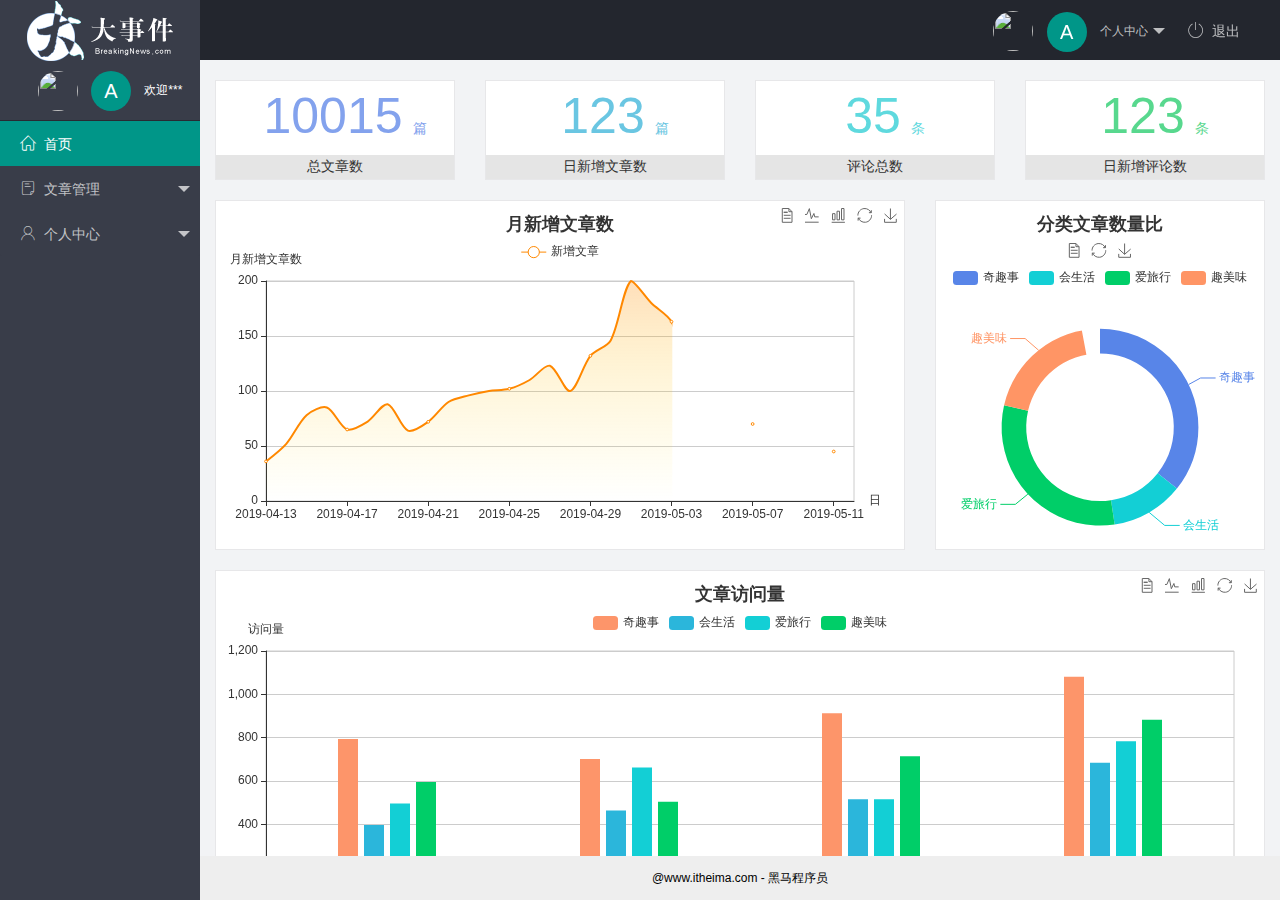
==== commit 823a4d4c: "完成个人中心的开发" ====
--- a/index.html
+++ b/index.html
@@ -25,9 +25,9 @@
               个人中心
             </a>
             <dl class="layui-nav-child">
-              <dd><a href="">基本资料</a></dd>
-              <dd><a href="">更换头像</a></dd>
-              <dd><a href="">重置密码</a></dd>
+              <dd><a href="./user/user_info.html" target="fm">基本资料</a></dd>
+              <dd><a href="./user/user_avatar.html" target="fm">更换头像</a></dd>
+              <dd><a href="./user/user_pwd.html"target="fm">重置密码</a></dd>
             </dl>
           </li>
           <li class="layui-nav-item" lay-header-event="menuRight" lay-unselect>
@@ -66,11 +66,11 @@
               <a href="javascript:;">
                 <span class="iconfont icon-user"></span>个人中心</a>
               <dl class="layui-nav-child">
-                <dd><a href="javascript:;">
+                <dd><a href="./user/user_info.html" target="fm">
                     <i class="layui-icon layui-icon-app"></i>基本资料</a></dd>
-                <dd><a href="javascript:;">
+                <dd><a href="./user/user_avatar.html" target="fm">
                     <i class="layui-icon layui-icon-app"></i>更换头像</a></dd>
-                <dd><a href="javascript:;">
+                <dd><a href="./user/user_pwd.html" target="fm">
                     <i class="layui-icon layui-icon-app"></i>重置密码</a></dd>
               </dl>
             </li>
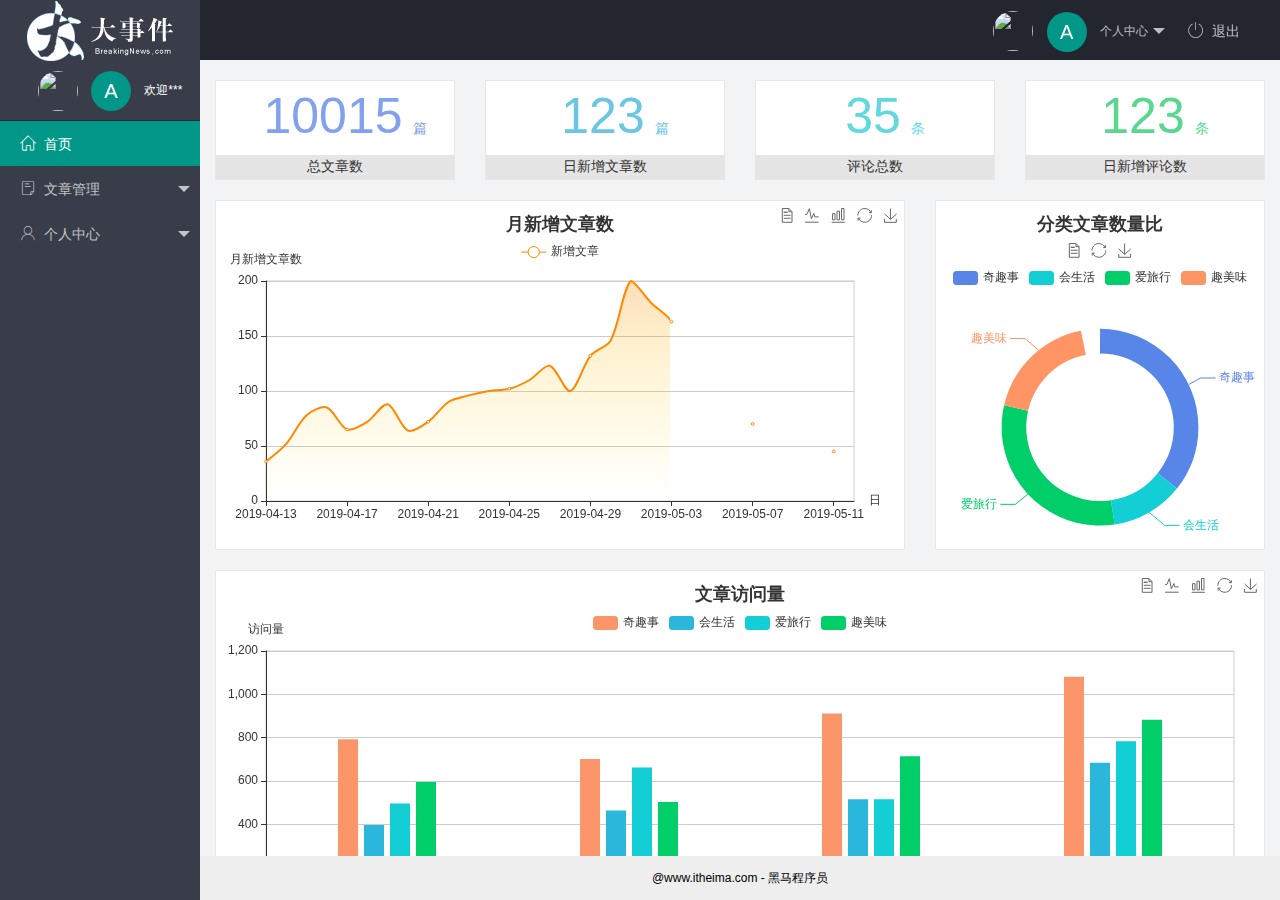
==== commit e5df8824: "完成文章管理相关功能开发" ====
--- a/index.html
+++ b/index.html
@@ -54,7 +54,7 @@
               <a class="" href="javascript:;">
                 <span class="iconfont icon-16"></span>文章管理</a>
               <dl class="layui-nav-child">
-                <dd><a href="javascript:;">
+                <dd><a href="./article/art_cate.html" target="fm">
                     <i class="layui-icon layui-icon-app"></i>文章类别</a></dd>
                 <dd><a href="javascript:;">
                     <i class="layui-icon layui-icon-app"></i>文章列表</a></dd>
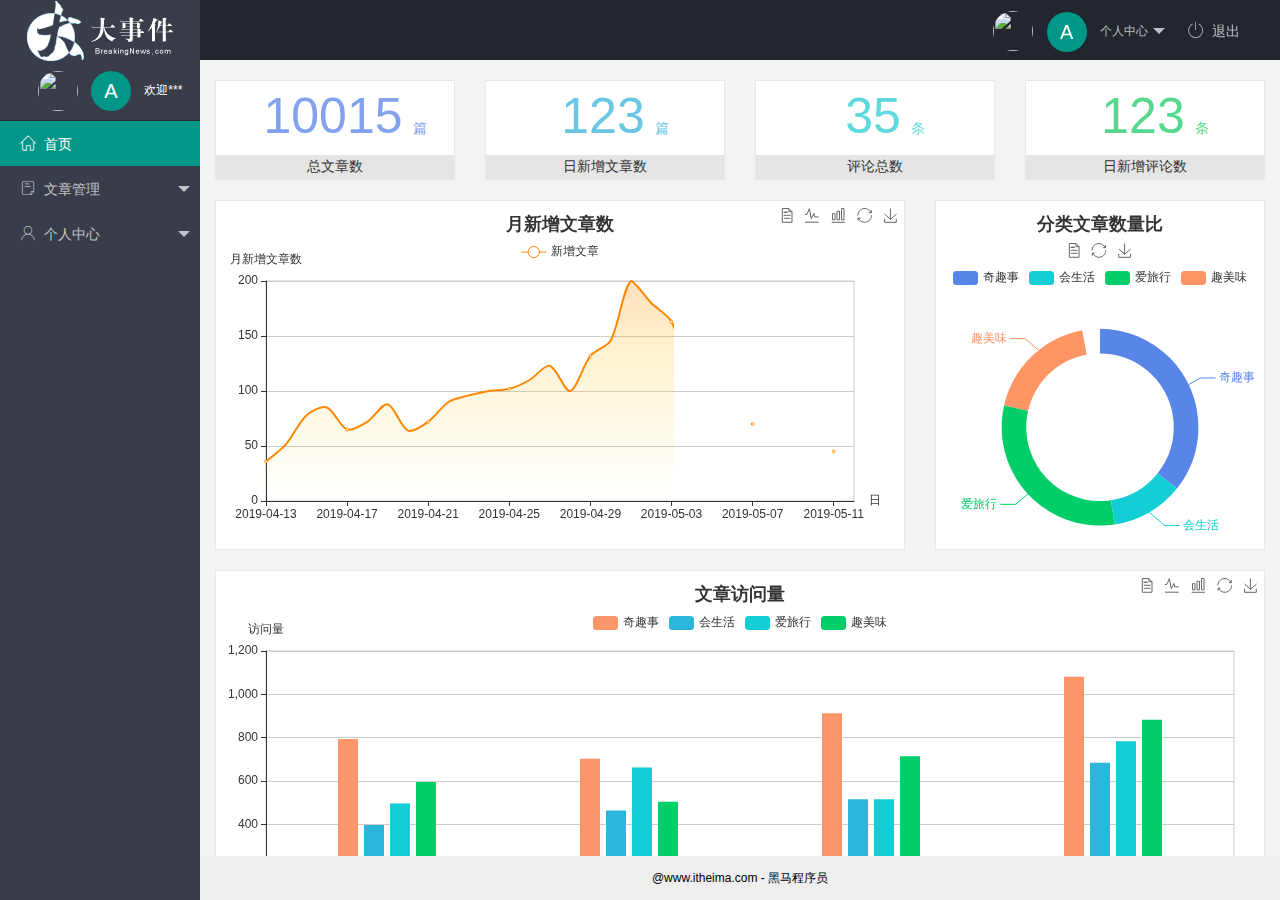
==== commit 90d30637: "完成文章管理相关功能的开发" ====
--- a/index.html
+++ b/index.html
@@ -56,9 +56,9 @@
               <dl class="layui-nav-child">
                 <dd><a href="./article/art_cate.html" target="fm">
                     <i class="layui-icon layui-icon-app"></i>文章类别</a></dd>
-                <dd><a href="javascript:;">
+                <dd><a href="./article/art_list.html" target="fm">
                     <i class="layui-icon layui-icon-app"></i>文章列表</a></dd>
-                <dd><a href="javascript:;">
+                <dd><a href="./article/art_pub.html" target="fm">
                     <i class="layui-icon layui-icon-app"></i>发布文章</a></dd>
               </dl>
             </li>
